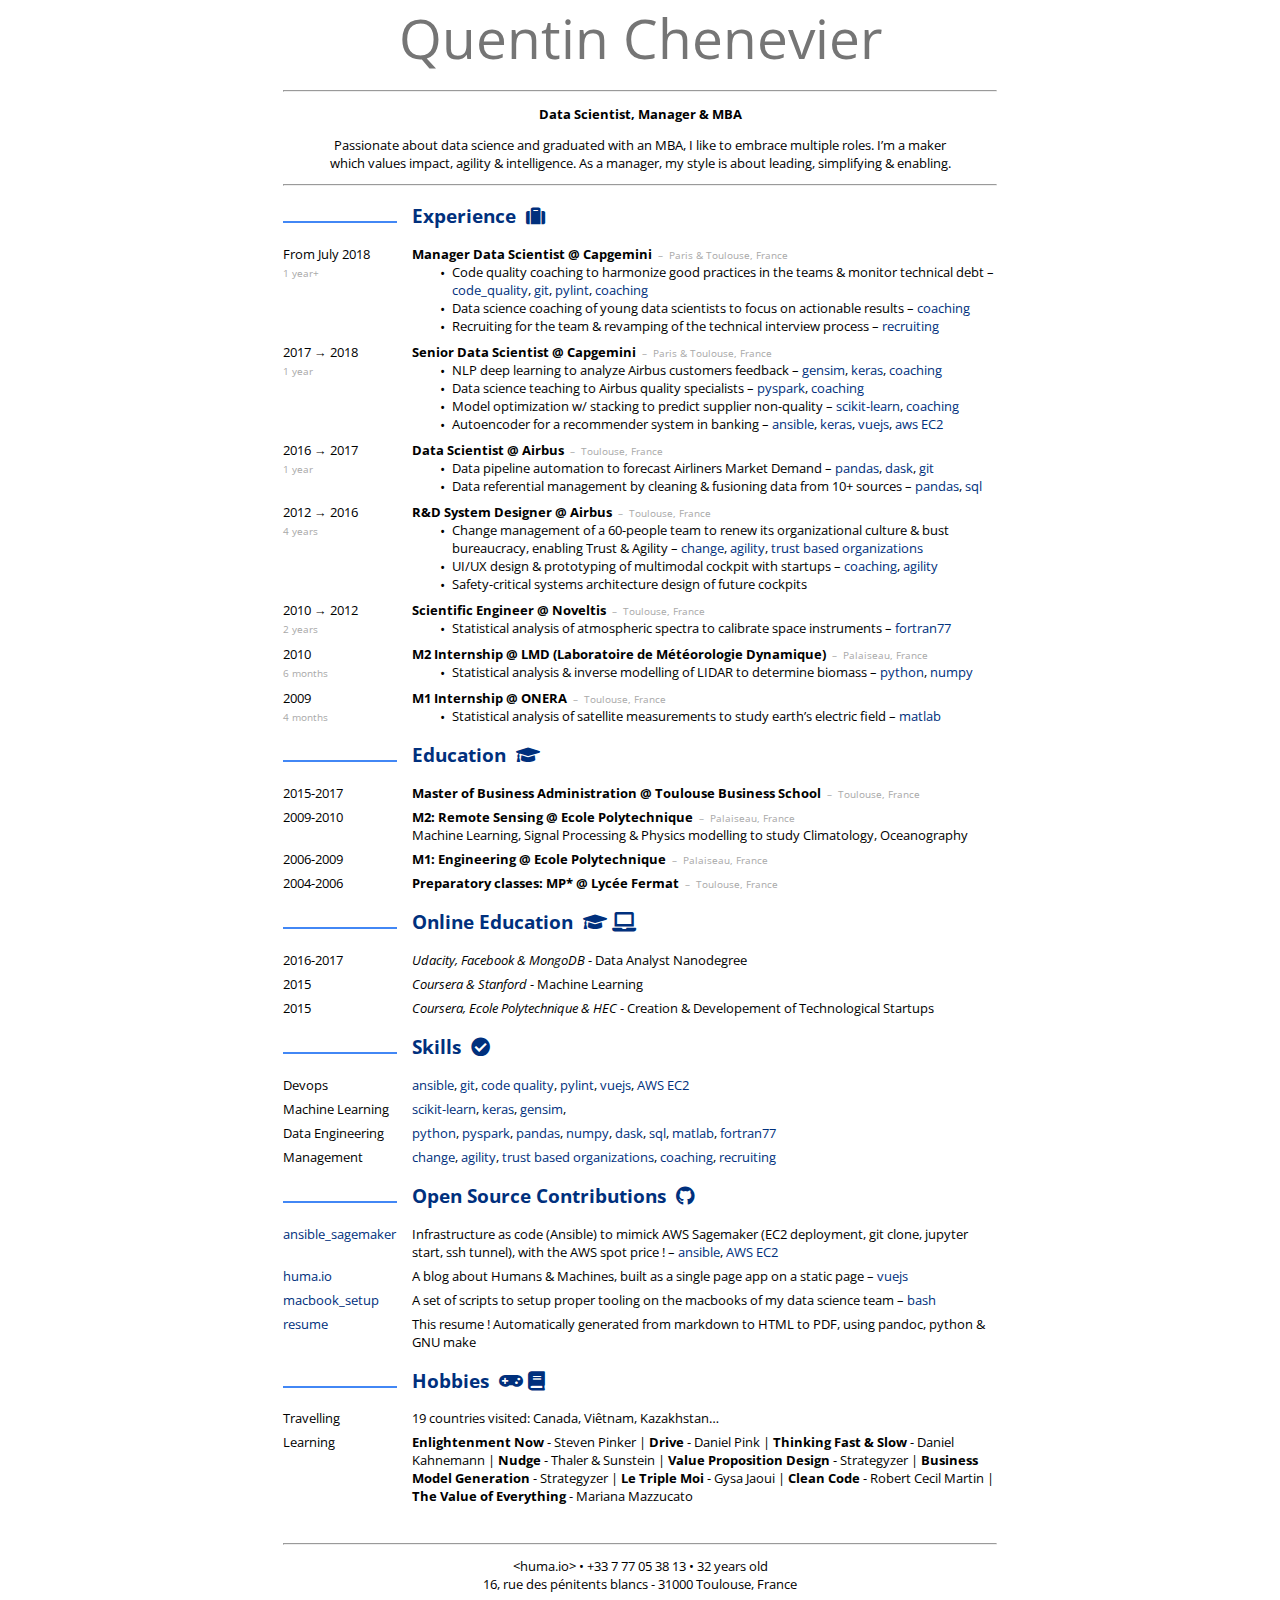
==== resume.html @ 40ea8acd "new resume" ====
<!DOCTYPE html>
<html xmlns="http://www.w3.org/1999/xhtml" lang="" xml:lang="">
<head>
  <meta charset="utf-8" />
  <meta name="generator" content="pandoc" />
  <meta name="viewport" content="width=device-width, initial-scale=1.0, user-scalable=yes" />
  <title>Quentin Chenevier</title>
  <style>
      code{white-space: pre-wrap;}
      span.smallcaps{font-variant: small-caps;}
      span.underline{text-decoration: underline;}
      div.column{display: inline-block; vertical-align: top; width: 50%;}
  </style>
  <link rel="stylesheet" href="style.css" />
  <link rel="stylesheet" href="https://cdnjs.cloudflare.com/ajax/libs/font-awesome/5.9.0/css/all.css" />
  <!--[if lt IE 9]>
    <script src="//cdnjs.cloudflare.com/ajax/libs/html5shiv/3.7.3/html5shiv-printshiv.min.js"></script>
  <![endif]-->
</head>
<body>
<header id="title-block-header">
<h1 class="title">Quentin Chenevier</h1>
</header>
<hr />
<blockquote>
<p><strong>Data Scientist, Manager &amp; MBA</strong></p>
</blockquote>
<!-- > Makers are today’s leaders ! Highly qualified engineer and project leader, I’m resourceful and enthusiast to tackle new challenges. I like to make, learn & share and to embrace multiple roles.
> Passionate about data science and graduated with an MBA from the Toulouse Business School since March 2018, I work my best to bring Intelligence to Humanity. -->
<blockquote>
<p>Passionate about data science and graduated with an MBA, I like to embrace multiple roles. I’m a maker which values impact, agility &amp; intelligence. As a manager, my style is about leading, simplifying &amp; enabling.</p>
</blockquote>
<hr />
<h2 id="experience">Experience  <i class="fa fa-suitcase"></i></h2>
<dl>
<dt>From July 2018 </br><discrete>1 year+</discrete></dt>
<dd><p><strong>Manager Data Scientist @ Capgemini</strong> <discrete> –  Paris &amp; Toulouse, France</discrete></p>
<ul>
<li>Code quality coaching to harmonize good practices in the teams &amp; monitor technical debt – <a href="#code_quality">code_quality</a>, <a href="#git">git</a>, <a href="#pylint">pylint</a>, <a href="#coaching">coaching</a></li>
<li>Data science coaching of young data scientists to focus on actionable results – <a href="#coaching">coaching</a></li>
<li>Recruiting for the team &amp; revamping of the technical interview process – <a href="#recruiting">recruiting</a></li>
</ul>
</dd>
<dt>2017 → 2018 </br><discrete>1 year</discrete></dt>
<dd><p><strong>Senior Data Scientist @ Capgemini</strong> <discrete> –  Paris &amp; Toulouse, France</discrete></p>
<ul>
<li>NLP deep learning to analyze Airbus customers feedback – <a href="#gensim">gensim</a>, <a href="#keras">keras</a>, <a href="#coaching">coaching</a></li>
<li>Data science teaching to Airbus quality specialists – <a href="#pyspark">pyspark</a>, <a href="#coaching">coaching</a></li>
<li>Model optimization w/ stacking to predict supplier non-quality – <a href="#scikit-learn">scikit-learn</a>, <a href="#coaching">coaching</a></li>
<li>Autoencoder for a recommender system in banking – <a href="#ansible">ansible</a>, <a href="#keras">keras</a>, <a href="#vuejs">vuejs</a>, <a href="#aws">aws EC2</a></li>
</ul>
</dd>
<dt>2016 → 2017 </br><discrete>1 year</discrete></dt>
<dd><p><strong>Data Scientist @ Airbus</strong> <discrete> –  Toulouse, France</discrete></p>
<ul>
<li>Data pipeline automation to forecast Airliners Market Demand – <a href="#pandas">pandas</a>, <a href="#dask">dask</a>, <a href="#git">git</a></li>
<li>Data referential management by cleaning &amp; fusioning data from 10+ sources – <a href="#pandas">pandas</a>, <a href="#sql">sql</a></li>
</ul>
</dd>
<dt>2012 → 2016 </br><discrete>4 years</discrete></dt>
<dd><p><strong>R&amp;D System Designer @ Airbus</strong> <discrete> –  Toulouse, France</discrete></p>
<ul>
<li>Change management of a 60-people team to renew its organizational culture &amp; bust bureaucracy, enabling Trust &amp; Agility – <a href="#change">change</a>, <a href="#agility">agility</a>, <a href="#trust_based_organizations">trust based organizations</a></li>
<li>UI/UX design &amp; prototyping of multimodal cockpit with startups – <a href="#coaching">coaching</a>, <a href="#agility">agility</a></li>
<li>Safety-critical systems architecture design of future cockpits</li>
</ul>
</dd>
<dt>2010 → 2012 </br><discrete>2 years</discrete></dt>
<dd><p><strong>Scientific Engineer @ Noveltis</strong> <discrete> –  Toulouse, France</discrete></p>
<ul>
<li>Statistical analysis of atmospheric spectra to calibrate space instruments – <a href="#fortran77">fortran77</a></li>
</ul>
</dd>
<dt>2010 </br><discrete>6 months</discrete></dt>
<dd><p><strong>M2 Internship @ LMD (Laboratoire de Météorologie Dynamique)</strong> <discrete> –  Palaiseau, France</discrete></p>
<ul>
<li>Statistical analysis &amp; inverse modelling of LIDAR to determine biomass – <a href="#python">python</a>, <a href="#numpy">numpy</a></li>
</ul>
</dd>
<dt>2009 </br><discrete>4 months</discrete></dt>
<dd><p><strong>M1 Internship @ ONERA</strong> <discrete> –  Toulouse, France</discrete></p>
<ul>
<li>Statistical analysis of satellite measurements to study earth’s electric field – <a href="#matlab">matlab</a></li>
</ul>
</dd>
</dl>
<h2 id="education">Education  <i class="fa fa-graduation-cap"></i></h2>
<dl>
<dt>2015-2017</dt>
<dd><strong>Master of Business Administration @ Toulouse Business School</strong> <discrete> –  Toulouse, France</discrete>
</dd>
<dt>2009-2010</dt>
<dd><p><strong>M2: Remote Sensing @ Ecole Polytechnique</strong> <discrete> –  Palaiseau, France</discrete></p>
<p>Machine Learning, Signal Processing &amp; Physics modelling to study Climatology, Oceanography</p>
</dd>
<dt>2006-2009</dt>
<dd><strong>M1: Engineering @ Ecole Polytechnique</strong> <discrete> –  Palaiseau, France</discrete>
</dd>
<dt>2004-2006</dt>
<dd><strong>Preparatory classes: MP* @ Lycée Fermat</strong> <discrete> –  Toulouse, France</discrete>
</dd>
</dl>
<h2 id="online-education">Online Education  <i class="fa fa-graduation-cap"></i> <i class="fa fa-laptop"></i></h2>
<dl>
<dt>2016-2017</dt>
<dd><em>Udacity, Facebook &amp; MongoDB</em> - Data Analyst Nanodegree
</dd>
<dt>2015</dt>
<dd><em>Coursera &amp; Stanford</em> - Machine Learning
</dd>
<dt>2015</dt>
<dd><em>Coursera, Ecole Polytechnique &amp; HEC</em> - Creation &amp; Developement of Technological Startups
</dd>
</dl>
<h2 id="skills">Skills  <i class="fa fa-check-circle"></i></h2>
<dl>
<dt>Devops</dt>
<dd><a name="ansible">ansible</a>, <a name="git">git</a>, <a name="code_quality">code quality</a>, <a name="pylint">pylint</a>, <a name="vuejs">vuejs</a>, <a name="aws">AWS EC2</a>
</dd>
<dt>Machine Learning</dt>
<dd><a name="scikit-learn">scikit-learn</a>, <a name="keras">keras</a>, <a name="gensim">gensim</a>,
</dd>
<dt>Data Engineering</dt>
<dd><a name="python">python</a>, <a name="pyspark">pyspark</a>, <a name="pandas">pandas</a>, <a name="numpy">numpy</a>, <a name="dask">dask</a>, <a name="sql">sql</a>, <a name="matlab">matlab</a>, <a name="fortran77">fortran77</a>
</dd>
<dt>Management</dt>
<dd><a name="change">change</a>, <a name="agility">agility</a>, <a name="trust_based_organizations">trust based organizations</a>, <a name="coaching">coaching</a>, <a name="recruiting">recruiting</a>  
</dd>
</dl>
<h2 id="open-source-contributions">Open Source Contributions  <i class="fab fa-github"></i></h2>
<dl>
<dt><a href="https://github.com/qchenevier/ansible_sagemaker">ansible_sagemaker</a></dt>
<dd>Infrastructure as code (Ansible) to mimick AWS Sagemaker (EC2 deployment, git clone, jupyter start, ssh tunnel), with the AWS spot price ! – <a href="#ansible">ansible</a>, <a href="#aws">AWS EC2</a>
</dd>
<dt><a href="https://huma.io">huma.io</a></dt>
<dd>A blog about Humans &amp; Machines, built as a single page app on a static page – <a href="#vuejs">vuejs</a>
</dd>
<dt><a href="https://github.com/qchenevier/macbook_setup">macbook_setup</a></dt>
<dd>A set of scripts to setup proper tooling on the macbooks of my data science team – <a href="#bash">bash</a>
</dd>
<dt><a href="https://github.com/qchenevier/resume">resume</a></dt>
<dd>This resume ! Automatically generated from markdown to HTML to PDF, using pandoc, python &amp; GNU make
</dd>
</dl>
<h2 id="hobbies">Hobbies  <i class="fa fa-gamepad"></i> <i class="fa fa-book"></i></h2>
<dl>
<dt>Travelling</dt>
<dd>19 countries visited: Canada, Viêtnam, Kazakhstan…
</dd>
<dt>Learning</dt>
<dd><strong>Enlightenment Now</strong> - Steven Pinker | <strong>Drive</strong> - Daniel Pink | <strong>Thinking Fast &amp; Slow</strong> - Daniel Kahnemann | <strong>Nudge</strong> - Thaler &amp; Sunstein | <strong>Value Proposition Design</strong> - Strategyzer | <strong>Business Model Generation</strong> - Strategyzer | <strong>Le Triple Moi</strong> - Gysa Jaoui | <strong>Clean Code</strong> - Robert Cecil Martin | <strong>The Value of Everything</strong> - Mariana Mazzucato
</dd>
</dl>
<p><br></p>
<hr />
<blockquote>
<p>&lt;huma.io&gt; • +33 7 77 05 38 13 • 32 years old<br />
16, rue des pénitents blancs - 31000 Toulouse, France</p>
</blockquote>
</body>
</html>
---- style.css ----
@import url('https://fonts.googleapis.com/css?family=Open+Sans:400,700');

@page {
    size: A4;
    margin-top: 1cm;
    margin-bottom: 0cm;
    margin-left: 0cm;
    margin-right: 0cm;
}

body {
    font-family: 'Open Sans', sans-serif;
    font-size: 80%;
    font-weight: 400;
    width: 714px;
    margin: auto;
    padding-left: 40px;
    padding-right: 40px;
    background: #FFFFFF;
}


/* Title of the resume */
h1 {
    font-size: 55px;
    color: #757575;
    text-align: center;
    margin-bottom: 15px;
    margin-top: 0px;
    font-weight: normal;
}

/* Titles of categories */
h2 {
    color: #00307d;
}

/* There is a bar just before each category */
h2:before {
    content: "";
    display: inline-block;
    margin-right: 2%;
    width: 16%;
    height: 2px;
    background-color: #4287f5;
}

/* Definitions */
dl {
    page-break-inside: avoid !important;
}

dt {
    float: left;
    clear: left;
    width: 17%;
    margin-top: 0px;
}

dd {
    margin-top: 0px;
    margin-bottom: 6px;
    margin-left: 18%;
}

p {
    margin-top: 0px;
    margin-bottom: 0px;
}

discrete, .discrete {
    color: darkgrey;
    font-size: 80%;
}

/* Blockquotes */
blockquote {
    border-left: 0px;
    text-align: center
}

/* Links */
a {
    text-decoration: none;
    color: #00307d;
}
a:hover, a:active {
    text-decoration: underline;
}

/* Horizontal separators */
hr {
    color: #A6A6A6;
}

ul {
    margin-bottom: 8px;
}

li {
    list-style-type: none;
    position: relative;    /* It is required for setting position to absolute in the next rule. */
}

li::before {
    content: '\2022';      /* Unicode for • character */
    position: absolute;
    left: -0.8em;          /* Adjust this value so that it appears where you want. */
    font-size: 1.1em;      /* Adjust this value so that it appears what size you want. */
}
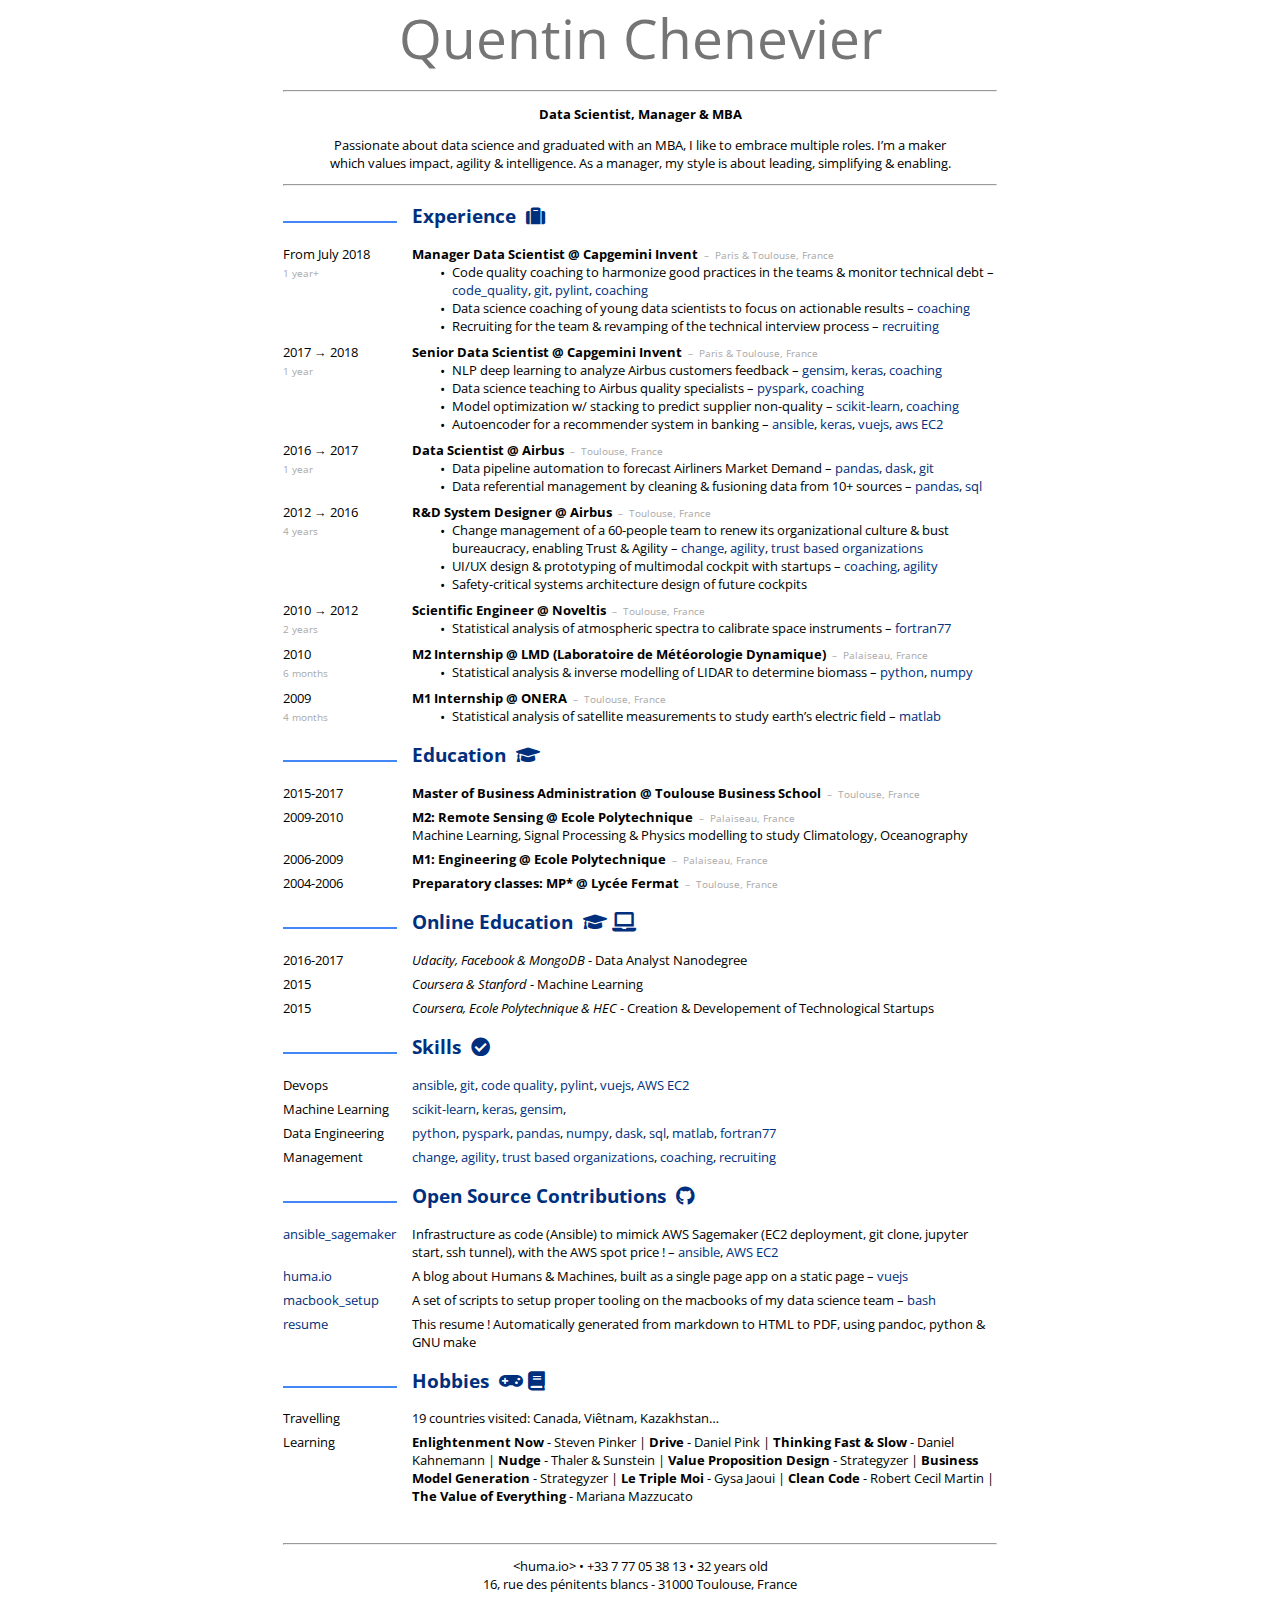
==== commit af7164b7: "Corrected company name" ====
--- a/resume.html
+++ b/resume.html
@@ -34,7 +34,7 @@
 <h2 id="experience">Experience  <i class="fa fa-suitcase"></i></h2>
 <dl>
 <dt>From July 2018 </br><discrete>1 year+</discrete></dt>
-<dd><p><strong>Manager Data Scientist @ Capgemini</strong> <discrete> –  Paris &amp; Toulouse, France</discrete></p>
+<dd><p><strong>Manager Data Scientist @ Capgemini Invent</strong> <discrete> –  Paris &amp; Toulouse, France</discrete></p>
 <ul>
 <li>Code quality coaching to harmonize good practices in the teams &amp; monitor technical debt – <a href="#code_quality">code_quality</a>, <a href="#git">git</a>, <a href="#pylint">pylint</a>, <a href="#coaching">coaching</a></li>
 <li>Data science coaching of young data scientists to focus on actionable results – <a href="#coaching">coaching</a></li>
@@ -42,7 +42,7 @@
 </ul>
 </dd>
 <dt>2017 → 2018 </br><discrete>1 year</discrete></dt>
-<dd><p><strong>Senior Data Scientist @ Capgemini</strong> <discrete> –  Paris &amp; Toulouse, France</discrete></p>
+<dd><p><strong>Senior Data Scientist @ Capgemini Invent</strong> <discrete> –  Paris &amp; Toulouse, France</discrete></p>
 <ul>
 <li>NLP deep learning to analyze Airbus customers feedback – <a href="#gensim">gensim</a>, <a href="#keras">keras</a>, <a href="#coaching">coaching</a></li>
 <li>Data science teaching to Airbus quality specialists – <a href="#pyspark">pyspark</a>, <a href="#coaching">coaching</a></li>
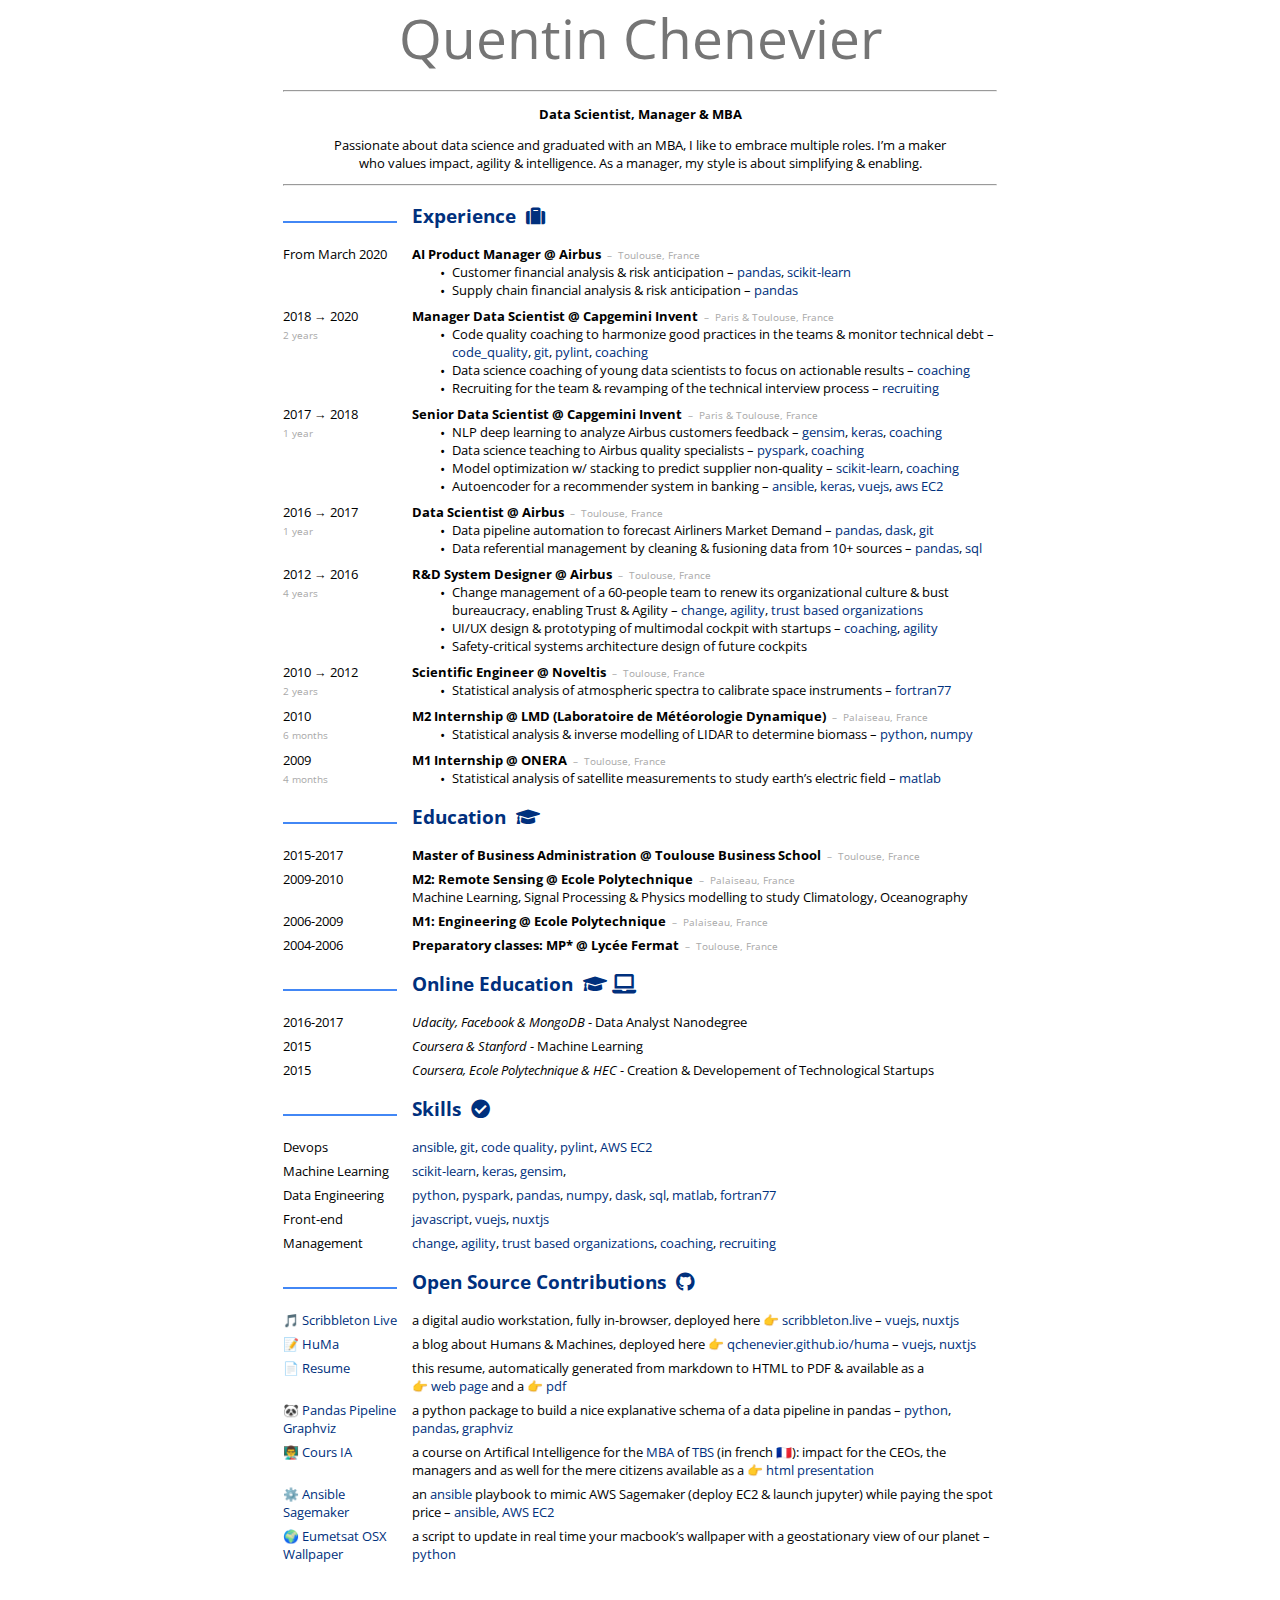
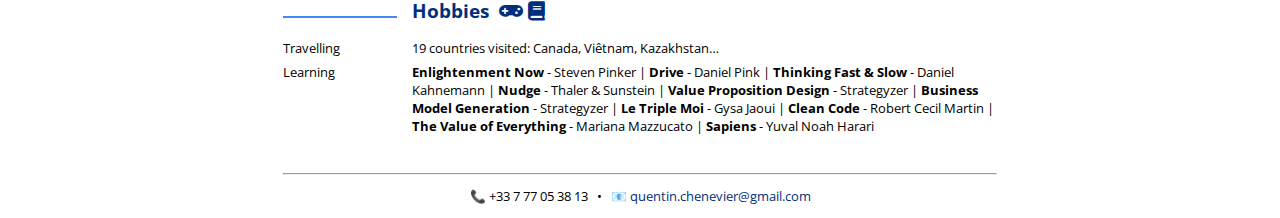
==== commit 10769442: "end of 2021 update" ====
--- a/resume.html
+++ b/resume.html
@@ -6,10 +6,13 @@
   <meta name="viewport" content="width=device-width, initial-scale=1.0, user-scalable=yes" />
   <title>Quentin Chenevier</title>
   <style>
-      code{white-space: pre-wrap;}
-      span.smallcaps{font-variant: small-caps;}
-      span.underline{text-decoration: underline;}
-      div.column{display: inline-block; vertical-align: top; width: 50%;}
+    code{white-space: pre-wrap;}
+    span.smallcaps{font-variant: small-caps;}
+    span.underline{text-decoration: underline;}
+    div.column{display: inline-block; vertical-align: top; width: 50%;}
+    div.hanging-indent{margin-left: 1.5em; text-indent: -1.5em;}
+    ul.task-list{list-style: none;}
+    .display.math{display: block; text-align: center; margin: 0.5rem auto;}
   </style>
   <link rel="stylesheet" href="style.css" />
   <link rel="stylesheet" href="https://cdnjs.cloudflare.com/ajax/libs/font-awesome/5.9.0/css/all.css" />
@@ -25,15 +28,20 @@
 <blockquote>
 <p><strong>Data Scientist, Manager &amp; MBA</strong></p>
 </blockquote>
-<!-- > Makers are today’s leaders ! Highly qualified engineer and project leader, I’m resourceful and enthusiast to tackle new challenges. I like to make, learn & share and to embrace multiple roles.
-> Passionate about data science and graduated with an MBA from the Toulouse Business School since March 2018, I work my best to bring Intelligence to Humanity. -->
 <blockquote>
-<p>Passionate about data science and graduated with an MBA, I like to embrace multiple roles. I’m a maker which values impact, agility &amp; intelligence. As a manager, my style is about leading, simplifying &amp; enabling.</p>
+<p>Passionate about data science and graduated with an MBA, I like to embrace multiple roles. I’m a maker who values impact, agility &amp; intelligence. As a manager, my style is about simplifying &amp; enabling.</p>
 </blockquote>
 <hr />
 <h2 id="experience">Experience  <i class="fa fa-suitcase"></i></h2>
 <dl>
-<dt>From July 2018 </br><discrete>1 year+</discrete></dt>
+<dt>From March 2020</dt>
+<dd><p><strong>AI Product Manager @ Airbus</strong> <discrete> –  Toulouse, France</discrete></p>
+<ul>
+<li>Customer financial analysis &amp; risk anticipation – <a href="#python">pandas</a>, <a href="#scikit-learn">scikit-learn</a></li>
+<li>Supply chain financial analysis &amp; risk anticipation – <a href="#python">pandas</a></li>
+</ul>
+</dd>
+<dt>2018 → 2020 </br><discrete>2 years</discrete></dt>
 <dd><p><strong>Manager Data Scientist @ Capgemini Invent</strong> <discrete> –  Paris &amp; Toulouse, France</discrete></p>
 <ul>
 <li>Code quality coaching to harmonize good practices in the teams &amp; monitor technical debt – <a href="#code_quality">code_quality</a>, <a href="#git">git</a>, <a href="#pylint">pylint</a>, <a href="#coaching">coaching</a></li>
@@ -115,7 +123,7 @@
 <h2 id="skills">Skills  <i class="fa fa-check-circle"></i></h2>
 <dl>
 <dt>Devops</dt>
-<dd><a name="ansible">ansible</a>, <a name="git">git</a>, <a name="code_quality">code quality</a>, <a name="pylint">pylint</a>, <a name="vuejs">vuejs</a>, <a name="aws">AWS EC2</a>
+<dd><a name="ansible">ansible</a>, <a name="git">git</a>, <a name="code_quality">code quality</a>, <a name="pylint">pylint</a>, <a name="aws">AWS EC2</a>
 </dd>
 <dt>Machine Learning</dt>
 <dd><a name="scikit-learn">scikit-learn</a>, <a name="keras">keras</a>, <a name="gensim">gensim</a>,
@@ -123,23 +131,35 @@
 <dt>Data Engineering</dt>
 <dd><a name="python">python</a>, <a name="pyspark">pyspark</a>, <a name="pandas">pandas</a>, <a name="numpy">numpy</a>, <a name="dask">dask</a>, <a name="sql">sql</a>, <a name="matlab">matlab</a>, <a name="fortran77">fortran77</a>
 </dd>
+<dt>Front-end</dt>
+<dd><a name="javascript">javascript</a>, <a name="vuejs">vuejs</a>, <a name="nuxtjs">nuxtjs</a>
+</dd>
 <dt>Management</dt>
 <dd><a name="change">change</a>, <a name="agility">agility</a>, <a name="trust_based_organizations">trust based organizations</a>, <a name="coaching">coaching</a>, <a name="recruiting">recruiting</a>  
 </dd>
 </dl>
 <h2 id="open-source-contributions">Open Source Contributions  <i class="fab fa-github"></i></h2>
 <dl>
-<dt><a href="https://github.com/qchenevier/ansible_sagemaker">ansible_sagemaker</a></dt>
-<dd>Infrastructure as code (Ansible) to mimick AWS Sagemaker (EC2 deployment, git clone, jupyter start, ssh tunnel), with the AWS spot price ! – <a href="#ansible">ansible</a>, <a href="#aws">AWS EC2</a>
+<dt><a href="https://github.com/qchenevier/scribbleton-live">🎵 Scribbleton Live</a></dt>
+<dd>a digital audio workstation, fully in-browser, deployed here <a href="https://scribbleton.live/">👉 scribbleton.live</a> – <a href="#vuejs">vuejs</a>, <a href="#nuxtjs">nuxtjs</a>
 </dd>
-<dt><a href="https://huma.io">huma.io</a></dt>
-<dd>A blog about Humans &amp; Machines, built as a single page app on a static page – <a href="#vuejs">vuejs</a>
+<dt><a href="https://github.com/qchenevier/huma">📝 HuMa</a></dt>
+<dd>a blog about Humans &amp; Machines, deployed here <a href="https://qchenevier.github.io/huma/">👉 qchenevier.github.io/huma</a> – <a href="#vuejs">vuejs</a>, <a href="#nuxtjs">nuxtjs</a>
 </dd>
-<dt><a href="https://github.com/qchenevier/macbook_setup">macbook_setup</a></dt>
-<dd>A set of scripts to setup proper tooling on the macbooks of my data science team – <a href="#bash">bash</a>
+<dt><a href="https://github.com/qchenevier/resume">📄 Resume</a></dt>
+<dd>this resume, automatically generated from markdown to HTML to PDF &amp; available as a <a href="https://raw.githack.com/qchenevier/resume/master/resume.html">👉 web page</a> and a <a href="https://raw.githubusercontent.com/qchenevier/resume/master/resume.pdf">👉 pdf</a>
 </dd>
-<dt><a href="https://github.com/qchenevier/resume">resume</a></dt>
-<dd>This resume ! Automatically generated from markdown to HTML to PDF, using pandoc, python &amp; GNU make
+<dt><a href="https://github.com/qchenevier/pandas-pipeline-graphviz">🐼 Pandas Pipeline Graphviz</a></dt>
+<dd>a python package to build a nice explanative schema of a data pipeline in pandas – <a href="#python">python</a>, <a href="#pandas">pandas</a>, <a href="#graphviz">graphviz</a>
+</dd>
+<dt><a href="https://github.com/qchenevier/cours-IA">👨‍🏫 Cours IA</a></dt>
+<dd>a course on Artifical Intelligence for the <a href="https://www.tbs-education.fr/formation/global-executive-mba/">MBA</a> of <a href="https://www.tbs-education.fr/">TBS</a> (in french 🇫🇷): impact for the CEOs, the managers and as well for the mere citizens available as a <a href="https://qchenevier.github.io/cours-IA/cours_12h_presentiel.html">👉 html presentation</a>
+</dd>
+<dt><a href="https://github.com/qchenevier/ansible_sagemaker">⚙️ Ansible Sagemaker</a></dt>
+<dd>an <a href="https://github.com/ansible/ansible">ansible</a> playbook to mimic AWS Sagemaker (deploy EC2 &amp; launch jupyter) while paying the spot price – <a href="#ansible">ansible</a>, <a href="#aws">AWS EC2</a>
+</dd>
+<dt><a href="https://github.com/qchenevier/eumetsat-osx-wallpaper">🌍 Eumetsat OSX Wallpaper</a></dt>
+<dd>a script to update in real time your macbook’s wallpaper with a geostationary view of our planet – <a href="#python">python</a> </br> 
 </dd>
 </dl>
 <h2 id="hobbies">Hobbies  <i class="fa fa-gamepad"></i> <i class="fa fa-book"></i></h2>
@@ -148,14 +168,14 @@
 <dd>19 countries visited: Canada, Viêtnam, Kazakhstan…
 </dd>
 <dt>Learning</dt>
-<dd><strong>Enlightenment Now</strong> - Steven Pinker | <strong>Drive</strong> - Daniel Pink | <strong>Thinking Fast &amp; Slow</strong> - Daniel Kahnemann | <strong>Nudge</strong> - Thaler &amp; Sunstein | <strong>Value Proposition Design</strong> - Strategyzer | <strong>Business Model Generation</strong> - Strategyzer | <strong>Le Triple Moi</strong> - Gysa Jaoui | <strong>Clean Code</strong> - Robert Cecil Martin | <strong>The Value of Everything</strong> - Mariana Mazzucato
+<dd><strong>Enlightenment Now</strong> - Steven Pinker | <strong>Drive</strong> - Daniel Pink | <strong>Thinking Fast &amp; Slow</strong> - Daniel Kahnemann | <strong>Nudge</strong> - Thaler &amp; Sunstein | <strong>Value Proposition Design</strong> - Strategyzer | <strong>Business Model Generation</strong> - Strategyzer | <strong>Le Triple Moi</strong> - Gysa Jaoui | <strong>Clean Code</strong> - Robert Cecil Martin | <strong>The Value of Everything</strong> - Mariana Mazzucato | <strong>Sapiens</strong> - Yuval Noah Harari
 </dd>
 </dl>
 <p><br></p>
 <hr />
 <blockquote>
-<p>&lt;huma.io&gt; • +33 7 77 05 38 13 • 32 years old<br />
-16, rue des pénitents blancs - 31000 Toulouse, France</p>
+<p>📞 +33 7 77 05 38 13   •   📧 <a href="mailto:quentin.chenevier@gmail.com">quentin.chenevier@gmail.com</a><br />
+</p>
 </blockquote>
 </body>
 </html>
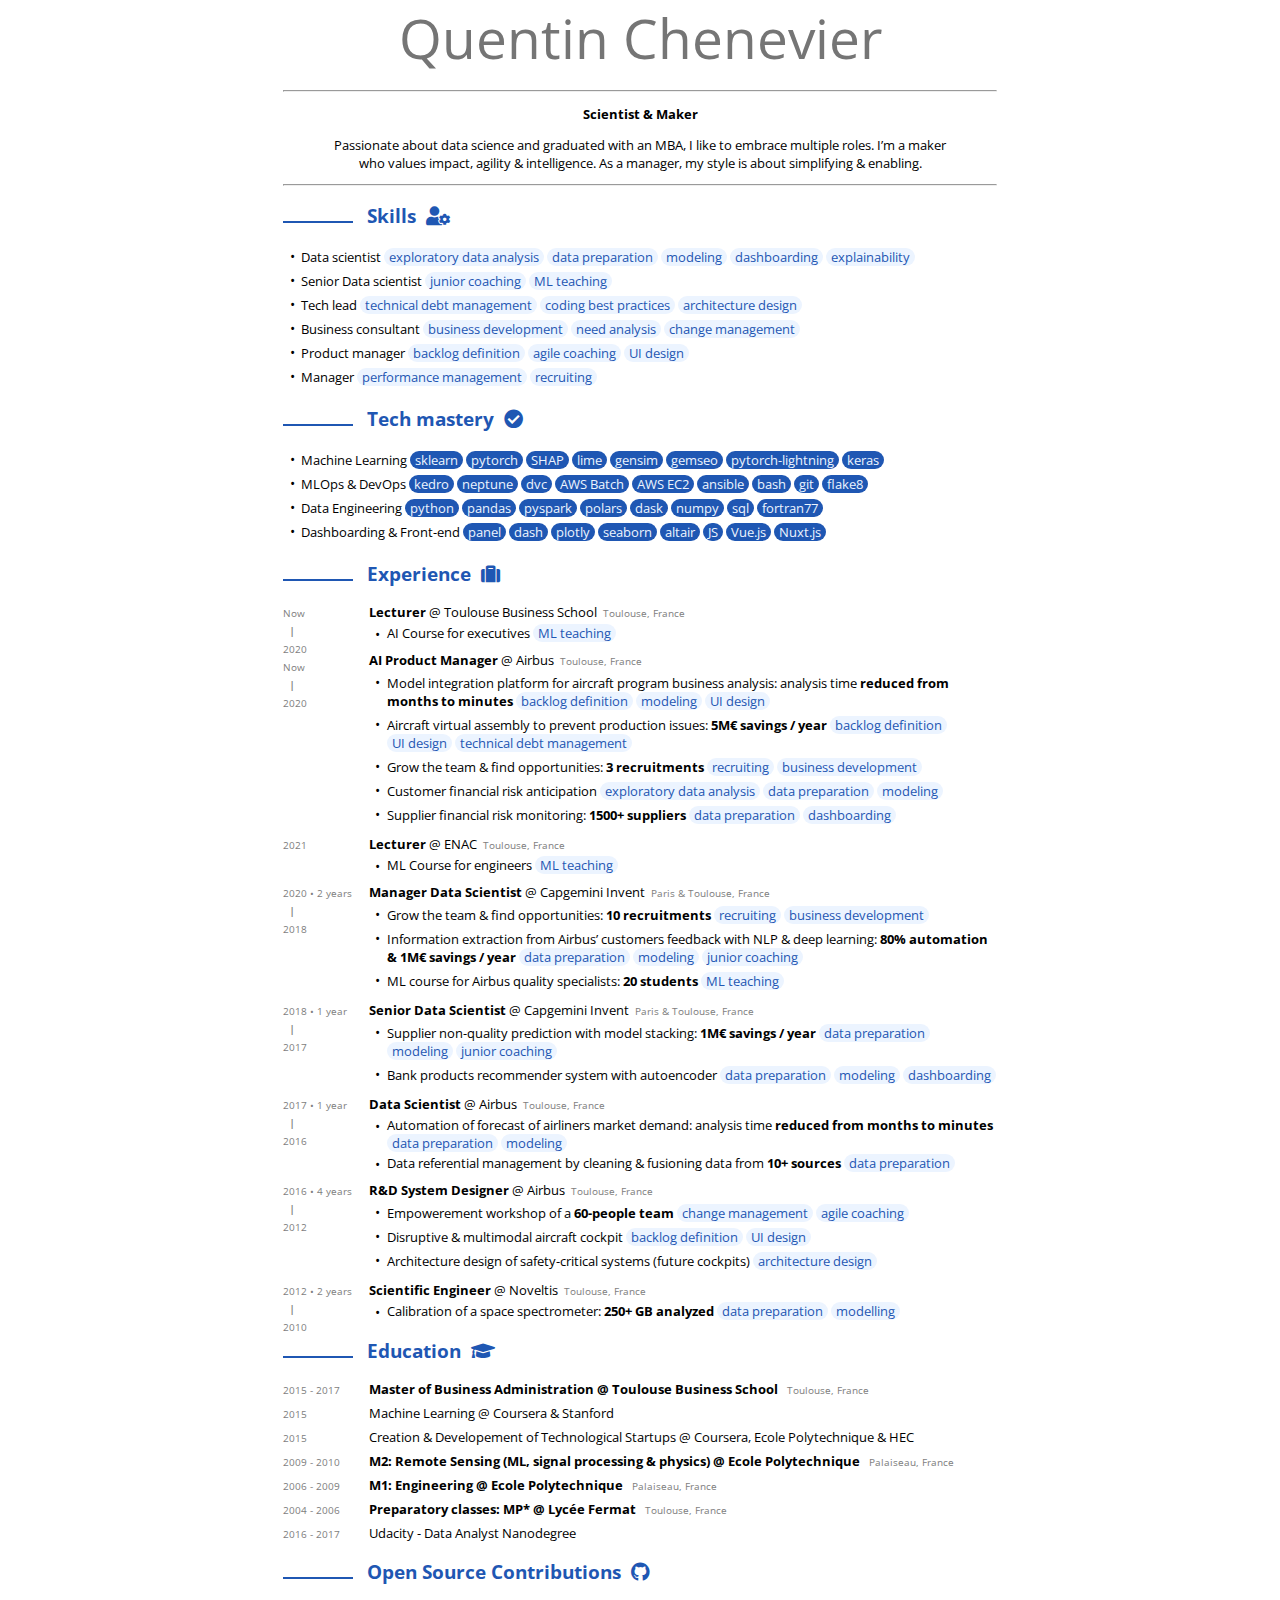
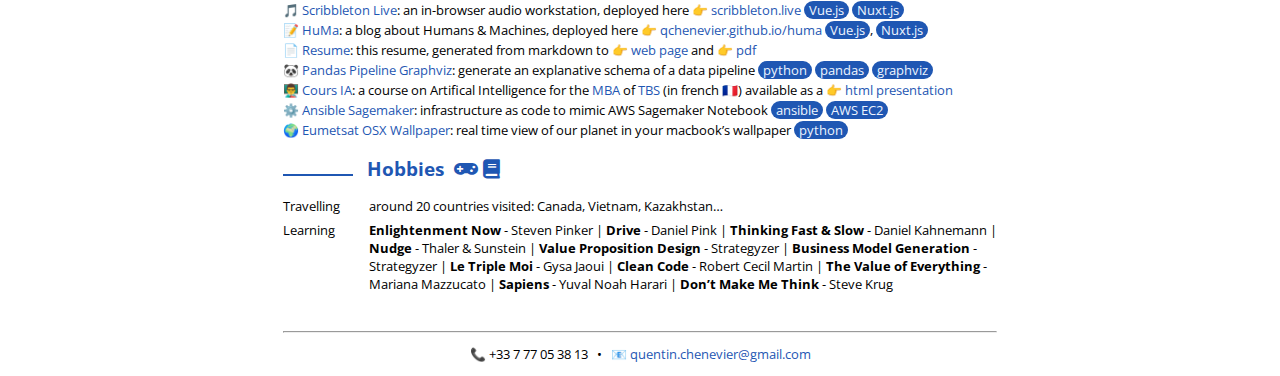
==== commit c92b38fe: "update 2022" ====
--- a/resume.html
+++ b/resume.html
@@ -26,149 +26,128 @@
 </header>
 <hr />
 <blockquote>
-<p><strong>Data Scientist, Manager &amp; MBA</strong></p>
+<p><strong>Scientist &amp; Maker</strong></p>
 </blockquote>
 <blockquote>
 <p>Passionate about data science and graduated with an MBA, I like to embrace multiple roles. I’m a maker who values impact, agility &amp; intelligence. As a manager, my style is about simplifying &amp; enabling.</p>
 </blockquote>
 <hr />
+<h2 id="skills">Skills  <i class="fas fa-user-cog"></i></h2>
+<ul>
+<li><p>Data scientist <sk>exploratory data analysis</sk> <sk>data preparation</sk> <sk>modeling</sk> <sk>dashboarding</sk> <sk>explainability</sk></p></li>
+<li><p>Senior Data scientist <sk>junior coaching</sk> <sk>ML teaching</sk></p></li>
+<li><p>Tech lead <sk>technical debt management</sk> <sk>coding best practices</sk> <sk>architecture design</sk></p></li>
+<li><p>Business consultant <sk>business development</sk> <sk>need analysis</sk> <sk>change management</sk></p></li>
+<li><p>Product manager <sk>backlog definition</sk> <sk>agile coaching</sk> <sk>UI design</sk></p></li>
+<li><p>Manager <sk>performance management</sk> <sk>recruiting</sk></p></li>
+</ul>
+<h2 id="tech-mastery">Tech mastery  <i class="fa fa-check-circle"></i></h2>
+<ul>
+<li><p>Machine Learning <tk>sklearn</tk> <tk>pytorch</tk> <tk>SHAP</tk> <tk>lime</tk> <tk>gensim</tk> <tk>gemseo</tk> <tk>pytorch-lightning</tk> <tk>keras</tk></p></li>
+<li><p>MLOps &amp; DevOps <tk>kedro</tk> <tk>neptune</tk> <tk>dvc</tk> <tk>AWS Batch</tk> <tk>AWS EC2</tk> <tk>ansible</tk> <tk>bash</tk> <tk>git</tk> <tk>flake8</tk></p></li>
+<li><p>Data Engineering <tk>python</tk> <tk>pandas</tk> <tk>pyspark</tk> <tk>polars</tk> <tk>dask</tk> <tk>numpy</tk> <tk>sql</tk> <tk>fortran77</tk></p></li>
+<li><p>Dashboarding &amp; Front-end <tk>panel</tk> <tk>dash</tk> <tk>plotly</tk> <tk>seaborn</tk> <tk>altair</tk> <tk>JS</tk> <tk>Vue.js</tk> <tk>Nuxt.js</tk></p></li>
+</ul>
 <h2 id="experience">Experience  <i class="fa fa-suitcase"></i></h2>
 <dl>
-<dt>From March 2020</dt>
-<dd><p><strong>AI Product Manager @ Airbus</strong> <discrete> –  Toulouse, France</discrete></p>
+<dt><date>Now</br>⎹</br>2020</date></dt>
+<dd><p><strong>Lecturer</strong> @ Toulouse Business School<lite>Toulouse, France</lite></p>
 <ul>
-<li>Customer financial analysis &amp; risk anticipation – <a href="#python">pandas</a>, <a href="#scikit-learn">scikit-learn</a></li>
-<li>Supply chain financial analysis &amp; risk anticipation – <a href="#python">pandas</a></li>
+<li>AI Course for executives <sk>ML teaching</sk></li>
 </ul>
 </dd>
-<dt>2018 → 2020 </br><discrete>2 years</discrete></dt>
-<dd><p><strong>Manager Data Scientist @ Capgemini Invent</strong> <discrete> –  Paris &amp; Toulouse, France</discrete></p>
+<dt><date>Now</br>⎹</br>2020</date></dt>
+<dd><p><strong>AI Product Manager</strong> @ Airbus<lite>Toulouse, France</lite></p>
 <ul>
-<li>Code quality coaching to harmonize good practices in the teams &amp; monitor technical debt – <a href="#code_quality">code_quality</a>, <a href="#git">git</a>, <a href="#pylint">pylint</a>, <a href="#coaching">coaching</a></li>
-<li>Data science coaching of young data scientists to focus on actionable results – <a href="#coaching">coaching</a></li>
-<li>Recruiting for the team &amp; revamping of the technical interview process – <a href="#recruiting">recruiting</a></li>
+<li><p>Model integration platform for aircraft program business analysis: analysis time <strong>reduced from months to minutes</strong> <sk>backlog definition</sk> <sk>modeling</sk> <sk>UI design</sk></p></li>
+<li><p>Aircraft virtual assembly to prevent production issues: <strong>5M€ savings / year</strong> <sk>backlog definition</sk> <sk>UI design</sk> <sk>technical debt management</sk></p></li>
+<li><p>Grow the team &amp; find opportunities: <strong>3 recruitments</strong> <sk>recruiting</sk> <sk>business development</sk></p></li>
+<li><p>Customer financial risk anticipation <sk>exploratory data analysis</sk> <sk>data preparation</sk> <sk>modeling</sk></p></li>
+<li><p>Supplier financial risk monitoring: <strong>1500+ suppliers</strong> <sk>data preparation</sk> <sk>dashboarding</sk></p></li>
 </ul>
 </dd>
-<dt>2017 → 2018 </br><discrete>1 year</discrete></dt>
-<dd><p><strong>Senior Data Scientist @ Capgemini Invent</strong> <discrete> –  Paris &amp; Toulouse, France</discrete></p>
+<dt><date>2021</date></dt>
+<dd><p><strong>Lecturer</strong> @ ENAC<lite>Toulouse, France</lite></p>
 <ul>
-<li>NLP deep learning to analyze Airbus customers feedback – <a href="#gensim">gensim</a>, <a href="#keras">keras</a>, <a href="#coaching">coaching</a></li>
-<li>Data science teaching to Airbus quality specialists – <a href="#pyspark">pyspark</a>, <a href="#coaching">coaching</a></li>
-<li>Model optimization w/ stacking to predict supplier non-quality – <a href="#scikit-learn">scikit-learn</a>, <a href="#coaching">coaching</a></li>
-<li>Autoencoder for a recommender system in banking – <a href="#ansible">ansible</a>, <a href="#keras">keras</a>, <a href="#vuejs">vuejs</a>, <a href="#aws">aws EC2</a></li>
+<li>ML Course for engineers <sk>ML teaching</sk></li>
 </ul>
 </dd>
-<dt>2016 → 2017 </br><discrete>1 year</discrete></dt>
-<dd><p><strong>Data Scientist @ Airbus</strong> <discrete> –  Toulouse, France</discrete></p>
+<dt><date>2020 • 2 years</br>⎹</br>2018</date></dt>
+<dd><p><strong>Manager Data Scientist</strong> @ Capgemini Invent<lite>Paris &amp; Toulouse, France</lite></p>
 <ul>
-<li>Data pipeline automation to forecast Airliners Market Demand – <a href="#pandas">pandas</a>, <a href="#dask">dask</a>, <a href="#git">git</a></li>
-<li>Data referential management by cleaning &amp; fusioning data from 10+ sources – <a href="#pandas">pandas</a>, <a href="#sql">sql</a></li>
+<li><p>Grow the team &amp; find opportunities: <strong>10 recruitments</strong> <sk>recruiting</sk> <sk>business development</sk></p></li>
+<li><p>Information extraction from Airbus’ customers feedback with NLP &amp; deep learning: <strong>80% automation &amp; 1M€ savings / year</strong> <sk>data preparation</sk> <sk>modeling</sk> <sk>junior coaching</sk></p></li>
+<li><p>ML course for Airbus quality specialists: <strong>20 students</strong> <sk>ML teaching</sk></p></li>
 </ul>
 </dd>
-<dt>2012 → 2016 </br><discrete>4 years</discrete></dt>
-<dd><p><strong>R&amp;D System Designer @ Airbus</strong> <discrete> –  Toulouse, France</discrete></p>
+<dt><date>2018 • 1 year</br>⎹</br>2017</date></dt>
+<dd><p><strong>Senior Data Scientist</strong> @ Capgemini Invent<lite>Paris &amp; Toulouse, France</lite></p>
 <ul>
-<li>Change management of a 60-people team to renew its organizational culture &amp; bust bureaucracy, enabling Trust &amp; Agility – <a href="#change">change</a>, <a href="#agility">agility</a>, <a href="#trust_based_organizations">trust based organizations</a></li>
-<li>UI/UX design &amp; prototyping of multimodal cockpit with startups – <a href="#coaching">coaching</a>, <a href="#agility">agility</a></li>
-<li>Safety-critical systems architecture design of future cockpits</li>
+<li><p>Supplier non-quality prediction with model stacking: <strong>1M€ savings / year</strong> <sk>data preparation</sk> <sk>modeling</sk> <sk>junior coaching</sk></p></li>
+<li><p>Bank products recommender system with autoencoder <sk>data preparation</sk> <sk>modeling</sk> <sk>dashboarding</sk></p></li>
 </ul>
 </dd>
-<dt>2010 → 2012 </br><discrete>2 years</discrete></dt>
-<dd><p><strong>Scientific Engineer @ Noveltis</strong> <discrete> –  Toulouse, France</discrete></p>
+<dt><date>2017 • 1 year</br>⎹</br>2016</date></dt>
+<dd><p><strong>Data Scientist</strong> @ Airbus<lite>Toulouse, France</lite></p>
 <ul>
-<li>Statistical analysis of atmospheric spectra to calibrate space instruments – <a href="#fortran77">fortran77</a></li>
+<li>Automation of forecast of airliners market demand: analysis time <strong>reduced from months to minutes</strong> <sk>data preparation</sk> <sk>modeling</sk></li>
+<li>Data referential management by cleaning &amp; fusioning data from <strong>10+ sources</strong> <sk>data preparation</sk></li>
 </ul>
 </dd>
-<dt>2010 </br><discrete>6 months</discrete></dt>
-<dd><p><strong>M2 Internship @ LMD (Laboratoire de Météorologie Dynamique)</strong> <discrete> –  Palaiseau, France</discrete></p>
+<dt><date>2016 • 4 years</br>⎹</br>2012</date></dt>
+<dd><p><strong>R&amp;D System Designer</strong> @ Airbus<lite>Toulouse, France</lite></p>
 <ul>
-<li>Statistical analysis &amp; inverse modelling of LIDAR to determine biomass – <a href="#python">python</a>, <a href="#numpy">numpy</a></li>
+<li><p>Empowerement workshop of a <strong>60-people team</strong> <sk>change management</sk> <sk>agile coaching</sk></p></li>
+<li><p>Disruptive &amp; multimodal aircraft cockpit <sk>backlog definition</sk> <sk>UI design</sk></p></li>
+<li><p>Architecture design of safety-critical systems (future cockpits) <sk>architecture design</sk></p></li>
 </ul>
 </dd>
-<dt>2009 </br><discrete>4 months</discrete></dt>
-<dd><p><strong>M1 Internship @ ONERA</strong> <discrete> –  Toulouse, France</discrete></p>
+<dt><date>2012 • 2 years</br>⎹</br>2010</date></dt>
+<dd><p><strong>Scientific Engineer</strong> @ Noveltis<lite>Toulouse, France</lite></p>
 <ul>
-<li>Statistical analysis of satellite measurements to study earth’s electric field – <a href="#matlab">matlab</a></li>
+<li>Calibration of a space spectrometer: <strong>250+ GB analyzed</strong> <sk>data preparation</sk> <sk>modelling</sk></li>
 </ul>
 </dd>
 </dl>
 <h2 id="education">Education  <i class="fa fa-graduation-cap"></i></h2>
 <dl>
-<dt>2015-2017</dt>
-<dd><strong>Master of Business Administration @ Toulouse Business School</strong> <discrete> –  Toulouse, France</discrete>
+<dt><date>2015 - 2017</date></dt>
+<dd><strong>Master of Business Administration @ Toulouse Business School</strong> <lite>Toulouse, France</lite>
 </dd>
-<dt>2009-2010</dt>
-<dd><p><strong>M2: Remote Sensing @ Ecole Polytechnique</strong> <discrete> –  Palaiseau, France</discrete></p>
-<p>Machine Learning, Signal Processing &amp; Physics modelling to study Climatology, Oceanography</p>
+<dt><date>2015</date></dt>
+<dd>Machine Learning @ Coursera &amp; Stanford
 </dd>
-<dt>2006-2009</dt>
-<dd><strong>M1: Engineering @ Ecole Polytechnique</strong> <discrete> –  Palaiseau, France</discrete>
+<dt><date>2015</date></dt>
+<dd>Creation &amp; Developement of Technological Startups @ Coursera, Ecole Polytechnique &amp; HEC
 </dd>
-<dt>2004-2006</dt>
-<dd><strong>Preparatory classes: MP* @ Lycée Fermat</strong> <discrete> –  Toulouse, France</discrete>
+<dt><date>2009 - 2010</date></dt>
+<dd><strong>M2: Remote Sensing (ML, signal processing &amp; physics) @ Ecole Polytechnique</strong> <lite>Palaiseau, France</lite>
 </dd>
-</dl>
-<h2 id="online-education">Online Education  <i class="fa fa-graduation-cap"></i> <i class="fa fa-laptop"></i></h2>
-<dl>
-<dt>2016-2017</dt>
-<dd><em>Udacity, Facebook &amp; MongoDB</em> - Data Analyst Nanodegree
+<dt><date>2006 - 2009</date></dt>
+<dd><strong>M1: Engineering @ Ecole Polytechnique</strong> <lite>Palaiseau, France</lite>
 </dd>
-<dt>2015</dt>
-<dd><em>Coursera &amp; Stanford</em> - Machine Learning
+<dt><date>2004 - 2006</date></dt>
+<dd><strong>Preparatory classes: MP* @ Lycée Fermat</strong> <lite>Toulouse, France</lite>
 </dd>
-<dt>2015</dt>
-<dd><em>Coursera, Ecole Polytechnique &amp; HEC</em> - Creation &amp; Developement of Technological Startups
-</dd>
-</dl>
-<h2 id="skills">Skills  <i class="fa fa-check-circle"></i></h2>
-<dl>
-<dt>Devops</dt>
-<dd><a name="ansible">ansible</a>, <a name="git">git</a>, <a name="code_quality">code quality</a>, <a name="pylint">pylint</a>, <a name="aws">AWS EC2</a>
-</dd>
-<dt>Machine Learning</dt>
-<dd><a name="scikit-learn">scikit-learn</a>, <a name="keras">keras</a>, <a name="gensim">gensim</a>,
-</dd>
-<dt>Data Engineering</dt>
-<dd><a name="python">python</a>, <a name="pyspark">pyspark</a>, <a name="pandas">pandas</a>, <a name="numpy">numpy</a>, <a name="dask">dask</a>, <a name="sql">sql</a>, <a name="matlab">matlab</a>, <a name="fortran77">fortran77</a>
-</dd>
-<dt>Front-end</dt>
-<dd><a name="javascript">javascript</a>, <a name="vuejs">vuejs</a>, <a name="nuxtjs">nuxtjs</a>
-</dd>
-<dt>Management</dt>
-<dd><a name="change">change</a>, <a name="agility">agility</a>, <a name="trust_based_organizations">trust based organizations</a>, <a name="coaching">coaching</a>, <a name="recruiting">recruiting</a>  
+<dt><date>2016 - 2017</date></dt>
+<dd>Udacity - Data Analyst Nanodegree
 </dd>
 </dl>
 <h2 id="open-source-contributions">Open Source Contributions  <i class="fab fa-github"></i></h2>
-<dl>
-<dt><a href="https://github.com/qchenevier/scribbleton-live">🎵 Scribbleton Live</a></dt>
-<dd>a digital audio workstation, fully in-browser, deployed here <a href="https://scribbleton.live/">👉 scribbleton.live</a> – <a href="#vuejs">vuejs</a>, <a href="#nuxtjs">nuxtjs</a>
-</dd>
-<dt><a href="https://github.com/qchenevier/huma">📝 HuMa</a></dt>
-<dd>a blog about Humans &amp; Machines, deployed here <a href="https://qchenevier.github.io/huma/">👉 qchenevier.github.io/huma</a> – <a href="#vuejs">vuejs</a>, <a href="#nuxtjs">nuxtjs</a>
-</dd>
-<dt><a href="https://github.com/qchenevier/resume">📄 Resume</a></dt>
-<dd>this resume, automatically generated from markdown to HTML to PDF &amp; available as a <a href="https://raw.githack.com/qchenevier/resume/master/resume.html">👉 web page</a> and a <a href="https://raw.githubusercontent.com/qchenevier/resume/master/resume.pdf">👉 pdf</a>
-</dd>
-<dt><a href="https://github.com/qchenevier/pandas-pipeline-graphviz">🐼 Pandas Pipeline Graphviz</a></dt>
-<dd>a python package to build a nice explanative schema of a data pipeline in pandas – <a href="#python">python</a>, <a href="#pandas">pandas</a>, <a href="#graphviz">graphviz</a>
-</dd>
-<dt><a href="https://github.com/qchenevier/cours-IA">👨‍🏫 Cours IA</a></dt>
-<dd>a course on Artifical Intelligence for the <a href="https://www.tbs-education.fr/formation/global-executive-mba/">MBA</a> of <a href="https://www.tbs-education.fr/">TBS</a> (in french 🇫🇷): impact for the CEOs, the managers and as well for the mere citizens available as a <a href="https://qchenevier.github.io/cours-IA/cours_12h_presentiel.html">👉 html presentation</a>
-</dd>
-<dt><a href="https://github.com/qchenevier/ansible_sagemaker">⚙️ Ansible Sagemaker</a></dt>
-<dd>an <a href="https://github.com/ansible/ansible">ansible</a> playbook to mimic AWS Sagemaker (deploy EC2 &amp; launch jupyter) while paying the spot price – <a href="#ansible">ansible</a>, <a href="#aws">AWS EC2</a>
-</dd>
-<dt><a href="https://github.com/qchenevier/eumetsat-osx-wallpaper">🌍 Eumetsat OSX Wallpaper</a></dt>
-<dd>a script to update in real time your macbook’s wallpaper with a geostationary view of our planet – <a href="#python">python</a> </br> 
-</dd>
-</dl>
+<p><a href="https://github.com/qchenevier/scribbleton-live">🎵 Scribbleton Live</a>: an in-browser audio workstation, deployed here <a href="https://scribbleton.live/">👉 scribbleton.live</a> <tk>Vue.js</tk> <tk>Nuxt.js</tk></p>
+<p><a href="https://github.com/qchenevier/huma">📝 HuMa</a>: a blog about Humans &amp; Machines, deployed here <a href="https://qchenevier.github.io/huma/">👉 qchenevier.github.io/huma</a> <tk>Vue.js</tk>, <tk>Nuxt.js</tk></p>
+<p><a href="https://github.com/qchenevier/resume">📄 Resume</a>: this resume, generated from markdown to <a href="https://raw.githack.com/qchenevier/resume/master/resume.html">👉 web page</a> and <a href="https://raw.githubusercontent.com/qchenevier/resume/master/resume.pdf">👉 pdf</a></p>
+<p><a href="https://github.com/qchenevier/pandas-pipeline-graphviz">🐼 Pandas Pipeline Graphviz</a>: generate an explanative schema of a data pipeline <tk>python</tk> <tk>pandas</tk> <tk>graphviz</tk></p>
+<p><a href="https://github.com/qchenevier/cours-IA">👨‍🏫 Cours IA</a>: a course on Artifical Intelligence for the <a href="https://www.tbs-education.fr/formation/global-executive-mba/">MBA</a> of <a href="https://www.tbs-education.fr/">TBS</a> (in french 🇫🇷) available as a <a href="https://qchenevier.github.io/cours-IA/cours_12h_presentiel.html">👉 html presentation</a></p>
+<p><a href="https://github.com/qchenevier/ansible_sagemaker">⚙️ Ansible Sagemaker</a>: infrastructure as code to mimic AWS Sagemaker Notebook <tk>ansible</tk> <tk>AWS EC2</tk></p>
+<p><a href="https://github.com/qchenevier/eumetsat-osx-wallpaper">🌍 Eumetsat OSX Wallpaper</a>: real time view of our planet in your macbook’s wallpaper <tk>python</tk></p>
 <h2 id="hobbies">Hobbies  <i class="fa fa-gamepad"></i> <i class="fa fa-book"></i></h2>
 <dl>
 <dt>Travelling</dt>
-<dd>19 countries visited: Canada, Viêtnam, Kazakhstan…
+<dd>around 20 countries visited: Canada, Vietnam, Kazakhstan…
 </dd>
 <dt>Learning</dt>
-<dd><strong>Enlightenment Now</strong> - Steven Pinker | <strong>Drive</strong> - Daniel Pink | <strong>Thinking Fast &amp; Slow</strong> - Daniel Kahnemann | <strong>Nudge</strong> - Thaler &amp; Sunstein | <strong>Value Proposition Design</strong> - Strategyzer | <strong>Business Model Generation</strong> - Strategyzer | <strong>Le Triple Moi</strong> - Gysa Jaoui | <strong>Clean Code</strong> - Robert Cecil Martin | <strong>The Value of Everything</strong> - Mariana Mazzucato | <strong>Sapiens</strong> - Yuval Noah Harari
+<dd><strong>Enlightenment Now</strong> - Steven Pinker | <strong>Drive</strong> - Daniel Pink | <strong>Thinking Fast &amp; Slow</strong> - Daniel Kahnemann | <strong>Nudge</strong> - Thaler &amp; Sunstein | <strong>Value Proposition Design</strong> - Strategyzer | <strong>Business Model Generation</strong> - Strategyzer | <strong>Le Triple Moi</strong> - Gysa Jaoui | <strong>Clean Code</strong> - Robert Cecil Martin | <strong>The Value of Everything</strong> - Mariana Mazzucato | <strong>Sapiens</strong> - Yuval Noah Harari | <strong>Don’t Make Me Think</strong> - Steve Krug
 </dd>
 </dl>
 <p><br></p>
--- a/style.css
+++ b/style.css
@@ -6,6 +6,11 @@
     margin-bottom: 0cm;
     margin-left: 0cm;
     margin-right: 0cm;
+}
+
+:root {
+    --side-bar-size: 12%;
+    --color-outline: #1f57b3;
 }
 
 body {
@@ -19,7 +24,6 @@
     background: #FFFFFF;
 }
 
-
 /* Title of the resume */
 h1 {
     font-size: 55px;
@@ -32,7 +36,7 @@
 
 /* Titles of categories */
 h2 {
-    color: #00307d;
+    color: var(--color-outline);
 }
 
 /* There is a bar just before each category */
@@ -40,9 +44,10 @@
     content: "";
     display: inline-block;
     margin-right: 2%;
-    width: 16%;
+    width: calc(var(--side-bar-size) - 16px);
+    /* width: 12%; */
     height: 2px;
-    background-color: #4287f5;
+    background-color: var(--color-outline);
 }
 
 /* Definitions */
@@ -53,24 +58,48 @@
 dt {
     float: left;
     clear: left;
-    width: 17%;
+    width: var(--side-bar-size);
     margin-top: 0px;
 }
 
 dd {
     margin-top: 0px;
     margin-bottom: 6px;
-    margin-left: 18%;
+    margin-left: var(--side-bar-size);
 }
 
 p {
-    margin-top: 0px;
-    margin-bottom: 0px;
+    margin-top: 2px;
+    margin-bottom: 2px;
 }
 
-discrete, .discrete {
-    color: darkgrey;
+lite, date {
+    color: rgb(126, 126, 126);
     font-size: 80%;
+}
+
+lite {
+    padding-left: 6px;
+}
+
+date {
+    text-align: right;
+}
+
+sk, tk {
+    border-radius: 12px;
+    padding-left: 5px;
+    padding-right: 5px;
+}
+
+sk {
+    background-color:#ecf4ff;
+    color: #1f57b3;
+}
+
+tk {
+    color:#ecf4ff;
+    background-color: #1f57b3;
 }
 
 /* Blockquotes */
@@ -82,7 +111,7 @@
 /* Links */
 a {
     text-decoration: none;
-    color: #00307d;
+    color: var(--color-outline);
 }
 a:hover, a:active {
     text-decoration: underline;
@@ -95,11 +124,15 @@
 
 ul {
     margin-bottom: 8px;
+    margin-top: 0px;
+    padding-inline-start: 18px;
 }
 
 li {
     list-style-type: none;
     position: relative;    /* It is required for setting position to absolute in the next rule. */
+    padding-top: 1px;
+    padding-bottom: 1px;
 }
 
 li::before {
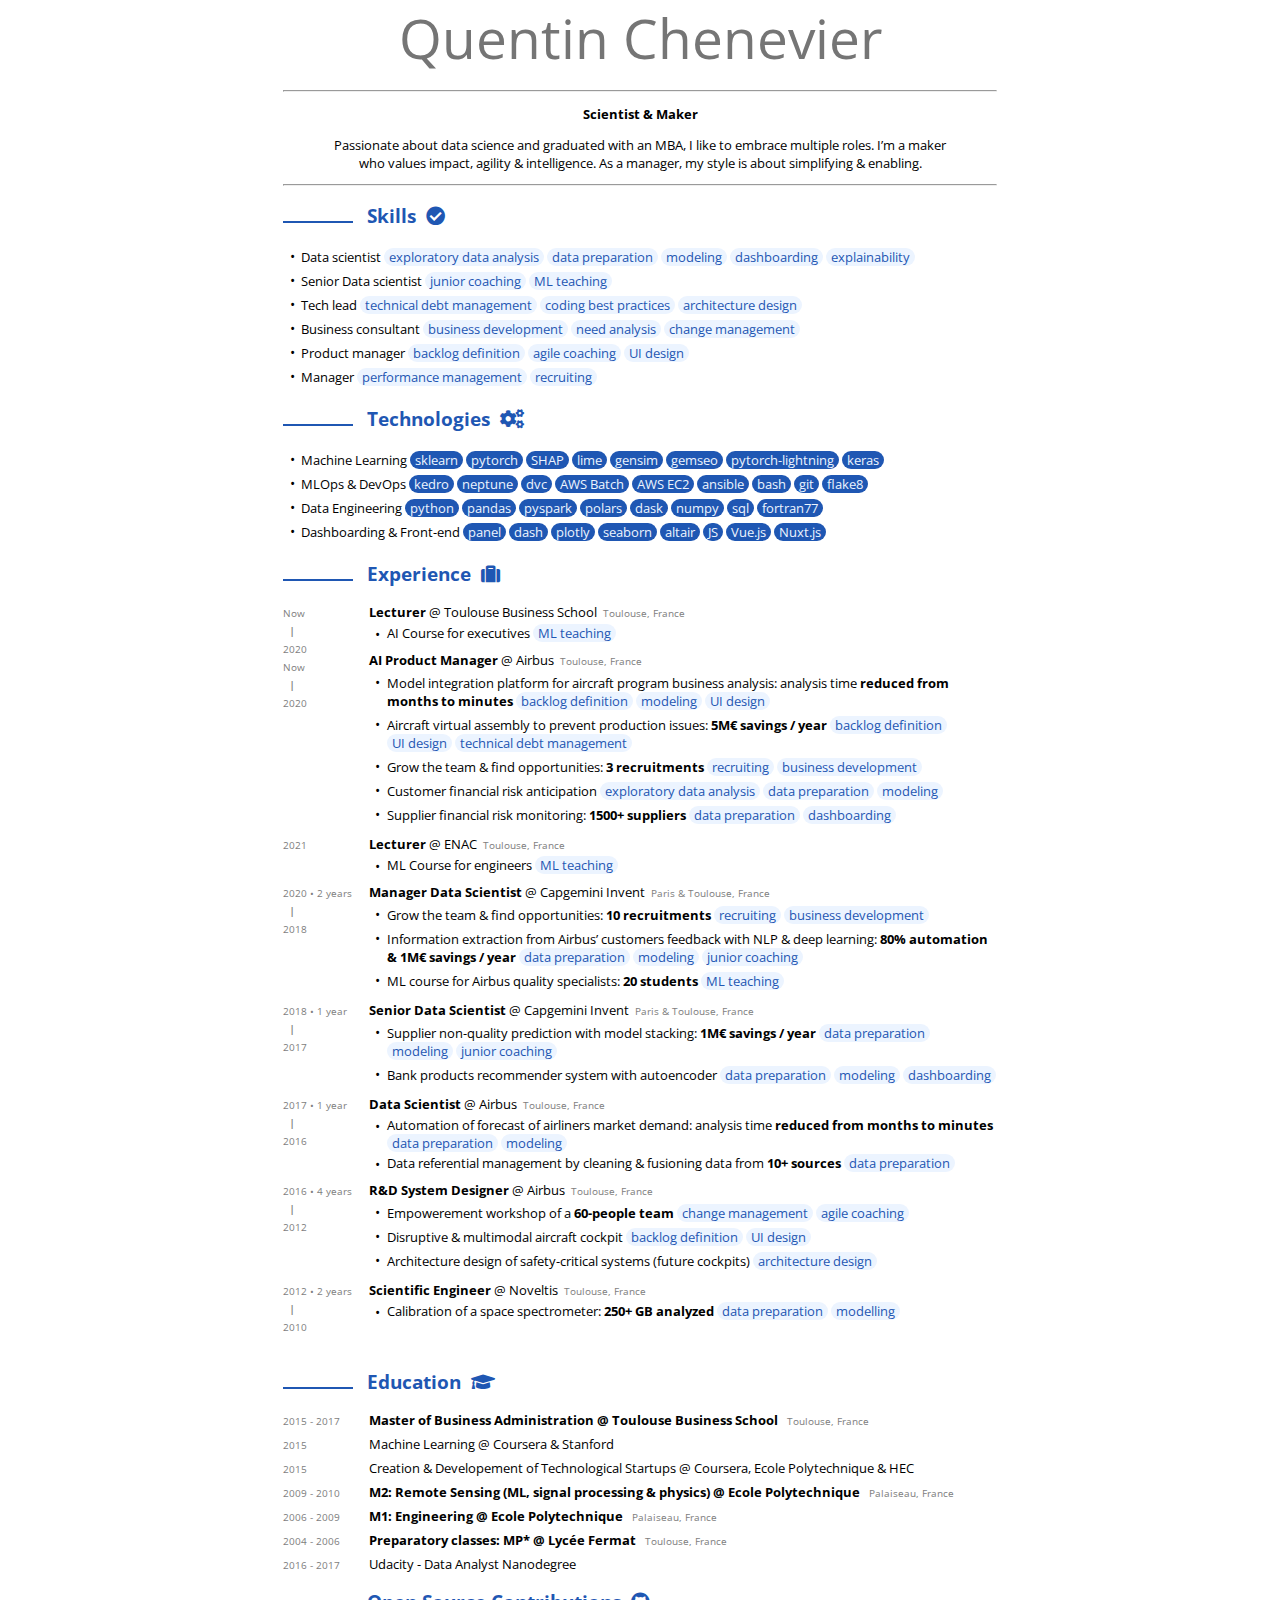
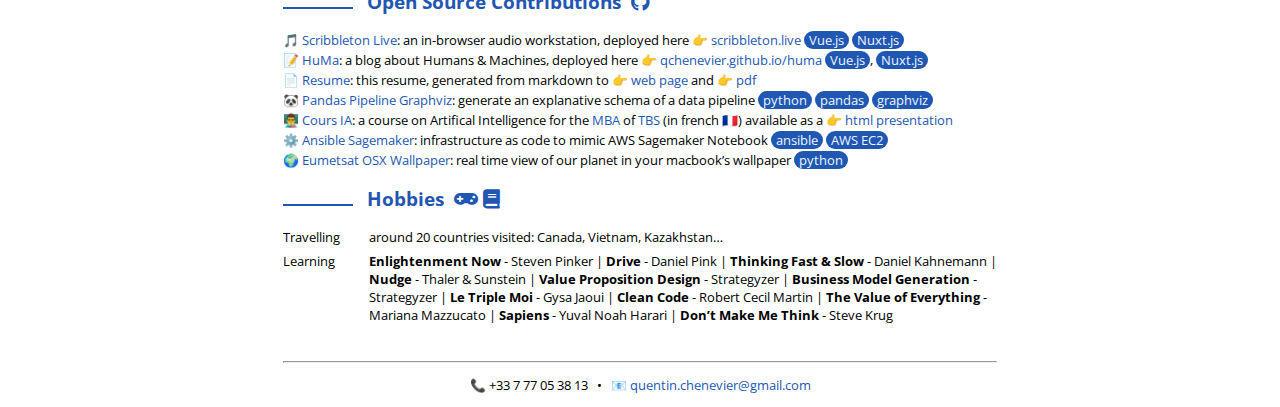
==== commit b996e731: "update icons & wording" ====
--- a/resume.html
+++ b/resume.html
@@ -32,7 +32,7 @@
 <p>Passionate about data science and graduated with an MBA, I like to embrace multiple roles. I’m a maker who values impact, agility &amp; intelligence. As a manager, my style is about simplifying &amp; enabling.</p>
 </blockquote>
 <hr />
-<h2 id="skills">Skills  <i class="fas fa-user-cog"></i></h2>
+<h2 id="skills">Skills  <i class="fa fa-check-circle"></i></h2>
 <ul>
 <li><p>Data scientist <sk>exploratory data analysis</sk> <sk>data preparation</sk> <sk>modeling</sk> <sk>dashboarding</sk> <sk>explainability</sk></p></li>
 <li><p>Senior Data scientist <sk>junior coaching</sk> <sk>ML teaching</sk></p></li>
@@ -41,7 +41,7 @@
 <li><p>Product manager <sk>backlog definition</sk> <sk>agile coaching</sk> <sk>UI design</sk></p></li>
 <li><p>Manager <sk>performance management</sk> <sk>recruiting</sk></p></li>
 </ul>
-<h2 id="tech-mastery">Tech mastery  <i class="fa fa-check-circle"></i></h2>
+<h2 id="technologies">Technologies  <i class="fa fa-cogs"></i></h2>
 <ul>
 <li><p>Machine Learning <tk>sklearn</tk> <tk>pytorch</tk> <tk>SHAP</tk> <tk>lime</tk> <tk>gensim</tk> <tk>gemseo</tk> <tk>pytorch-lightning</tk> <tk>keras</tk></p></li>
 <li><p>MLOps &amp; DevOps <tk>kedro</tk> <tk>neptune</tk> <tk>dvc</tk> <tk>AWS Batch</tk> <tk>AWS EC2</tk> <tk>ansible</tk> <tk>bash</tk> <tk>git</tk> <tk>flake8</tk></p></li>
@@ -109,6 +109,7 @@
 </ul>
 </dd>
 </dl>
+<p></br></p>
 <h2 id="education">Education  <i class="fa fa-graduation-cap"></i></h2>
 <dl>
 <dt><date>2015 - 2017</date></dt>
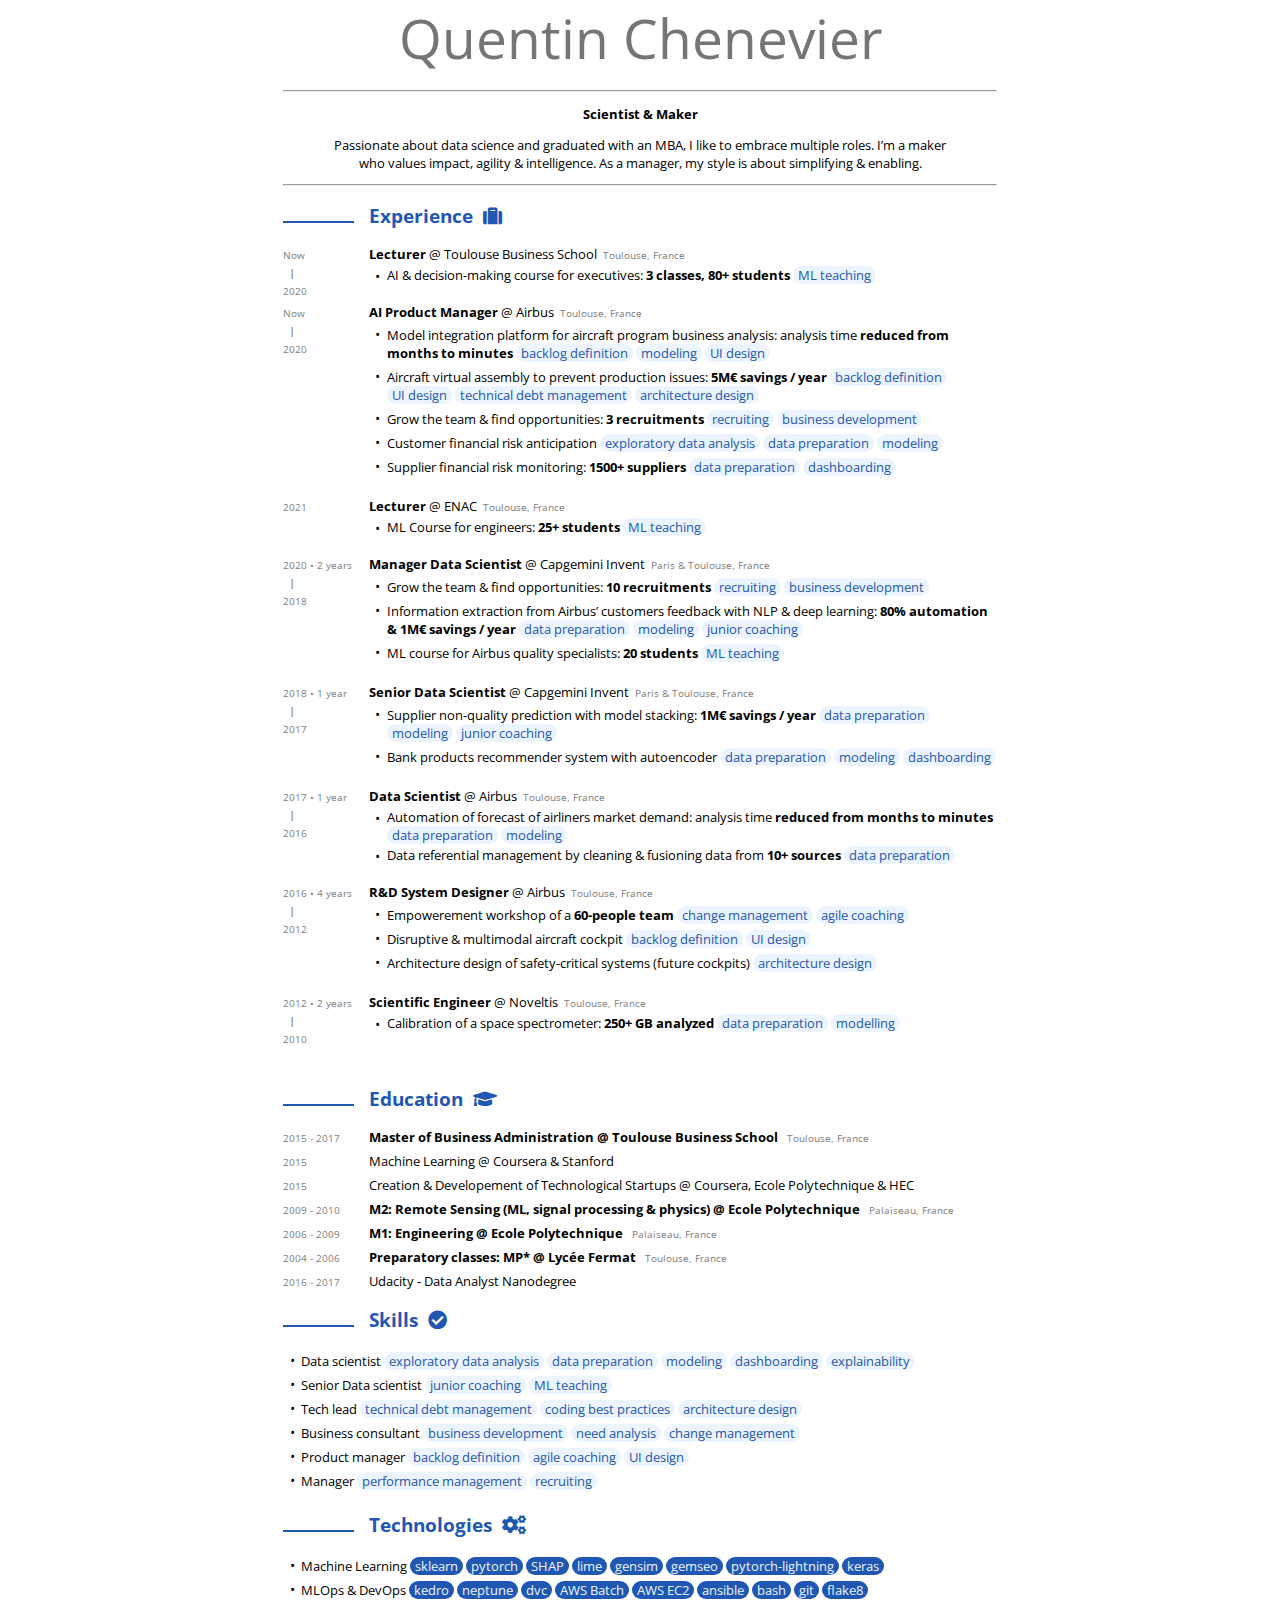
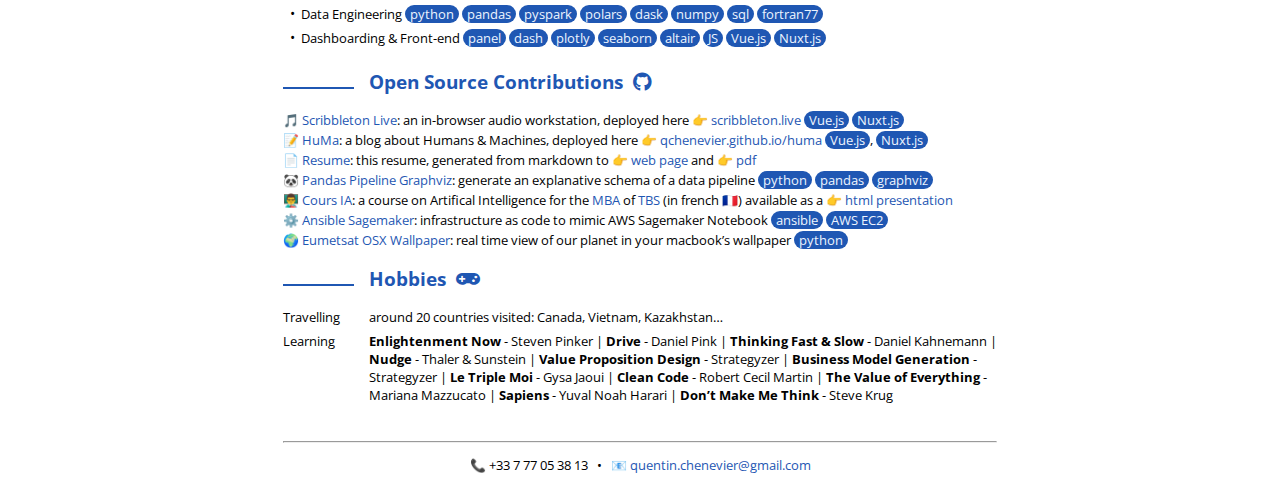
==== commit 5ffdf04e: "polishing" ====
--- a/resume.html
+++ b/resume.html
@@ -32,35 +32,19 @@
 <p>Passionate about data science and graduated with an MBA, I like to embrace multiple roles. I’m a maker who values impact, agility &amp; intelligence. As a manager, my style is about simplifying &amp; enabling.</p>
 </blockquote>
 <hr />
-<h2 id="skills">Skills  <i class="fa fa-check-circle"></i></h2>
-<ul>
-<li><p>Data scientist <sk>exploratory data analysis</sk> <sk>data preparation</sk> <sk>modeling</sk> <sk>dashboarding</sk> <sk>explainability</sk></p></li>
-<li><p>Senior Data scientist <sk>junior coaching</sk> <sk>ML teaching</sk></p></li>
-<li><p>Tech lead <sk>technical debt management</sk> <sk>coding best practices</sk> <sk>architecture design</sk></p></li>
-<li><p>Business consultant <sk>business development</sk> <sk>need analysis</sk> <sk>change management</sk></p></li>
-<li><p>Product manager <sk>backlog definition</sk> <sk>agile coaching</sk> <sk>UI design</sk></p></li>
-<li><p>Manager <sk>performance management</sk> <sk>recruiting</sk></p></li>
-</ul>
-<h2 id="technologies">Technologies  <i class="fa fa-cogs"></i></h2>
-<ul>
-<li><p>Machine Learning <tk>sklearn</tk> <tk>pytorch</tk> <tk>SHAP</tk> <tk>lime</tk> <tk>gensim</tk> <tk>gemseo</tk> <tk>pytorch-lightning</tk> <tk>keras</tk></p></li>
-<li><p>MLOps &amp; DevOps <tk>kedro</tk> <tk>neptune</tk> <tk>dvc</tk> <tk>AWS Batch</tk> <tk>AWS EC2</tk> <tk>ansible</tk> <tk>bash</tk> <tk>git</tk> <tk>flake8</tk></p></li>
-<li><p>Data Engineering <tk>python</tk> <tk>pandas</tk> <tk>pyspark</tk> <tk>polars</tk> <tk>dask</tk> <tk>numpy</tk> <tk>sql</tk> <tk>fortran77</tk></p></li>
-<li><p>Dashboarding &amp; Front-end <tk>panel</tk> <tk>dash</tk> <tk>plotly</tk> <tk>seaborn</tk> <tk>altair</tk> <tk>JS</tk> <tk>Vue.js</tk> <tk>Nuxt.js</tk></p></li>
-</ul>
 <h2 id="experience">Experience  <i class="fa fa-suitcase"></i></h2>
 <dl>
 <dt><date>Now</br>⎹</br>2020</date></dt>
 <dd><p><strong>Lecturer</strong> @ Toulouse Business School<lite>Toulouse, France</lite></p>
 <ul>
-<li>AI Course for executives <sk>ML teaching</sk></li>
+<li>AI &amp; decision-making course for executives: <strong>3 classes, 80+ students</strong> <sk>ML teaching</sk></li>
 </ul>
 </dd>
 <dt><date>Now</br>⎹</br>2020</date></dt>
 <dd><p><strong>AI Product Manager</strong> @ Airbus<lite>Toulouse, France</lite></p>
 <ul>
 <li><p>Model integration platform for aircraft program business analysis: analysis time <strong>reduced from months to minutes</strong> <sk>backlog definition</sk> <sk>modeling</sk> <sk>UI design</sk></p></li>
-<li><p>Aircraft virtual assembly to prevent production issues: <strong>5M€ savings / year</strong> <sk>backlog definition</sk> <sk>UI design</sk> <sk>technical debt management</sk></p></li>
+<li><p>Aircraft virtual assembly to prevent production issues: <strong>5M€ savings / year</strong> <sk>backlog definition</sk> <sk>UI design</sk> <sk>technical debt management</sk> <sk>architecture design</sk></p></li>
 <li><p>Grow the team &amp; find opportunities: <strong>3 recruitments</strong> <sk>recruiting</sk> <sk>business development</sk></p></li>
 <li><p>Customer financial risk anticipation <sk>exploratory data analysis</sk> <sk>data preparation</sk> <sk>modeling</sk></p></li>
 <li><p>Supplier financial risk monitoring: <strong>1500+ suppliers</strong> <sk>data preparation</sk> <sk>dashboarding</sk></p></li>
@@ -69,7 +53,7 @@
 <dt><date>2021</date></dt>
 <dd><p><strong>Lecturer</strong> @ ENAC<lite>Toulouse, France</lite></p>
 <ul>
-<li>ML Course for engineers <sk>ML teaching</sk></li>
+<li>ML Course for engineers: <strong>25+ students</strong> <sk>ML teaching</sk></li>
 </ul>
 </dd>
 <dt><date>2020 • 2 years</br>⎹</br>2018</date></dt>
@@ -134,6 +118,22 @@
 <dd>Udacity - Data Analyst Nanodegree
 </dd>
 </dl>
+<h2 id="skills">Skills  <i class="fa fa-check-circle"></i></h2>
+<ul>
+<li><p>Data scientist <sk>exploratory data analysis</sk> <sk>data preparation</sk> <sk>modeling</sk> <sk>dashboarding</sk> <sk>explainability</sk></p></li>
+<li><p>Senior Data scientist <sk>junior coaching</sk> <sk>ML teaching</sk></p></li>
+<li><p>Tech lead <sk>technical debt management</sk> <sk>coding best practices</sk> <sk>architecture design</sk></p></li>
+<li><p>Business consultant <sk>business development</sk> <sk>need analysis</sk> <sk>change management</sk></p></li>
+<li><p>Product manager <sk>backlog definition</sk> <sk>agile coaching</sk> <sk>UI design</sk></p></li>
+<li><p>Manager <sk>performance management</sk> <sk>recruiting</sk></p></li>
+</ul>
+<h2 id="technologies">Technologies  <i class="fa fa-cogs"></i></h2>
+<ul>
+<li><p>Machine Learning <tk>sklearn</tk> <tk>pytorch</tk> <tk>SHAP</tk> <tk>lime</tk> <tk>gensim</tk> <tk>gemseo</tk> <tk>pytorch-lightning</tk> <tk>keras</tk></p></li>
+<li><p>MLOps &amp; DevOps <tk>kedro</tk> <tk>neptune</tk> <tk>dvc</tk> <tk>AWS Batch</tk> <tk>AWS EC2</tk> <tk>ansible</tk> <tk>bash</tk> <tk>git</tk> <tk>flake8</tk></p></li>
+<li><p>Data Engineering <tk>python</tk> <tk>pandas</tk> <tk>pyspark</tk> <tk>polars</tk> <tk>dask</tk> <tk>numpy</tk> <tk>sql</tk> <tk>fortran77</tk></p></li>
+<li><p>Dashboarding &amp; Front-end <tk>panel</tk> <tk>dash</tk> <tk>plotly</tk> <tk>seaborn</tk> <tk>altair</tk> <tk>JS</tk> <tk>Vue.js</tk> <tk>Nuxt.js</tk></p></li>
+</ul>
 <h2 id="open-source-contributions">Open Source Contributions  <i class="fab fa-github"></i></h2>
 <p><a href="https://github.com/qchenevier/scribbleton-live">🎵 Scribbleton Live</a>: an in-browser audio workstation, deployed here <a href="https://scribbleton.live/">👉 scribbleton.live</a> <tk>Vue.js</tk> <tk>Nuxt.js</tk></p>
 <p><a href="https://github.com/qchenevier/huma">📝 HuMa</a>: a blog about Humans &amp; Machines, deployed here <a href="https://qchenevier.github.io/huma/">👉 qchenevier.github.io/huma</a> <tk>Vue.js</tk>, <tk>Nuxt.js</tk></p>
@@ -142,7 +142,7 @@
 <p><a href="https://github.com/qchenevier/cours-IA">👨‍🏫 Cours IA</a>: a course on Artifical Intelligence for the <a href="https://www.tbs-education.fr/formation/global-executive-mba/">MBA</a> of <a href="https://www.tbs-education.fr/">TBS</a> (in french 🇫🇷) available as a <a href="https://qchenevier.github.io/cours-IA/cours_12h_presentiel.html">👉 html presentation</a></p>
 <p><a href="https://github.com/qchenevier/ansible_sagemaker">⚙️ Ansible Sagemaker</a>: infrastructure as code to mimic AWS Sagemaker Notebook <tk>ansible</tk> <tk>AWS EC2</tk></p>
 <p><a href="https://github.com/qchenevier/eumetsat-osx-wallpaper">🌍 Eumetsat OSX Wallpaper</a>: real time view of our planet in your macbook’s wallpaper <tk>python</tk></p>
-<h2 id="hobbies">Hobbies  <i class="fa fa-gamepad"></i> <i class="fa fa-book"></i></h2>
+<h2 id="hobbies">Hobbies  <i class="fa fa-gamepad"></i></h2>
 <dl>
 <dt>Travelling</dt>
 <dd>around 20 countries visited: Canada, Vietnam, Kazakhstan…
--- a/style.css
+++ b/style.css
@@ -44,8 +44,8 @@
     content: "";
     display: inline-block;
     margin-right: 2%;
-    width: calc(var(--side-bar-size) - 16px);
-    /* width: 12%; */
+    /* width: calc(var(--side-bar-size) - 16px); */
+    width: 10%;
     height: 2px;
     background-color: var(--color-outline);
 }
@@ -84,6 +84,11 @@
 
 date {
     text-align: right;
+    line-height: 0.1em;
+}
+
+bar {
+    font-size: 0.1em
 }
 
 sk, tk {
@@ -123,9 +128,9 @@
 }
 
 ul {
-    margin-bottom: 8px;
+    margin-bottom: 18px;
     margin-top: 0px;
-    padding-inline-start: 18px;
+    padding-left: 18px;
 }
 
 li {
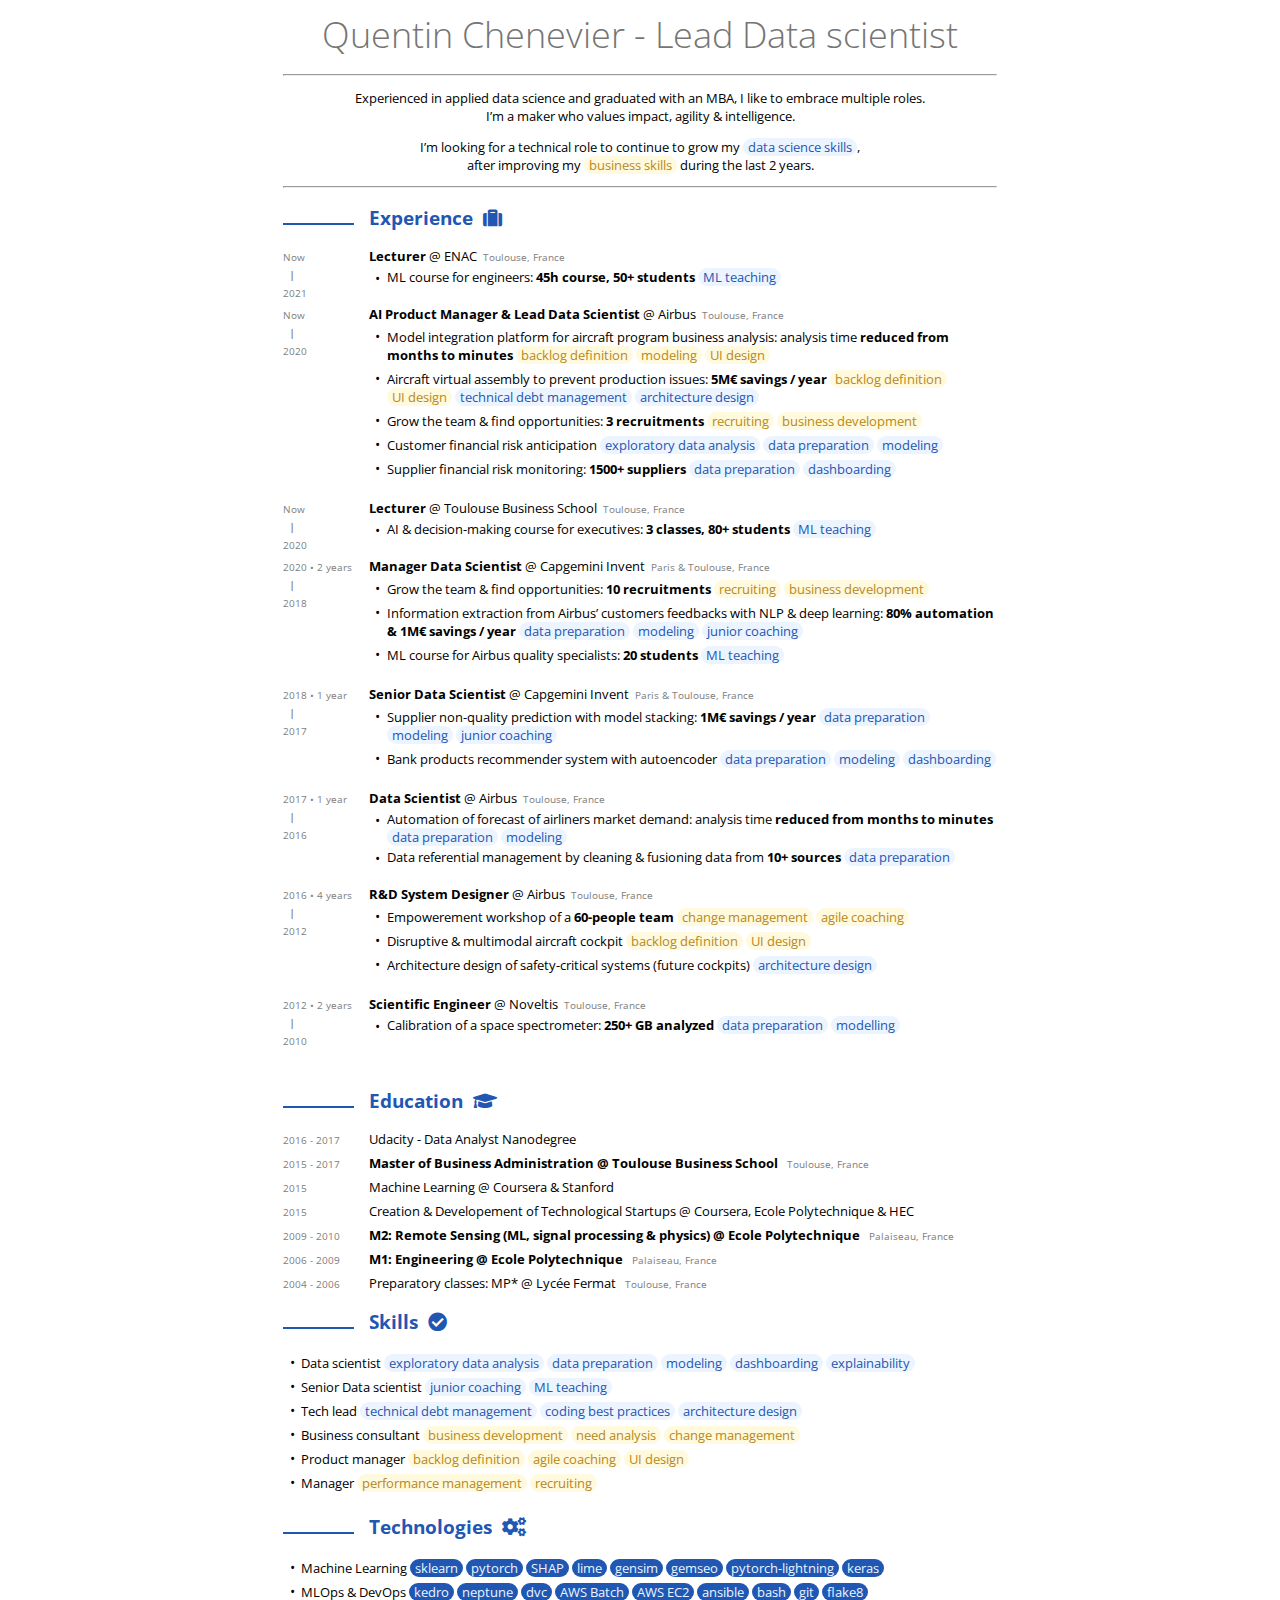
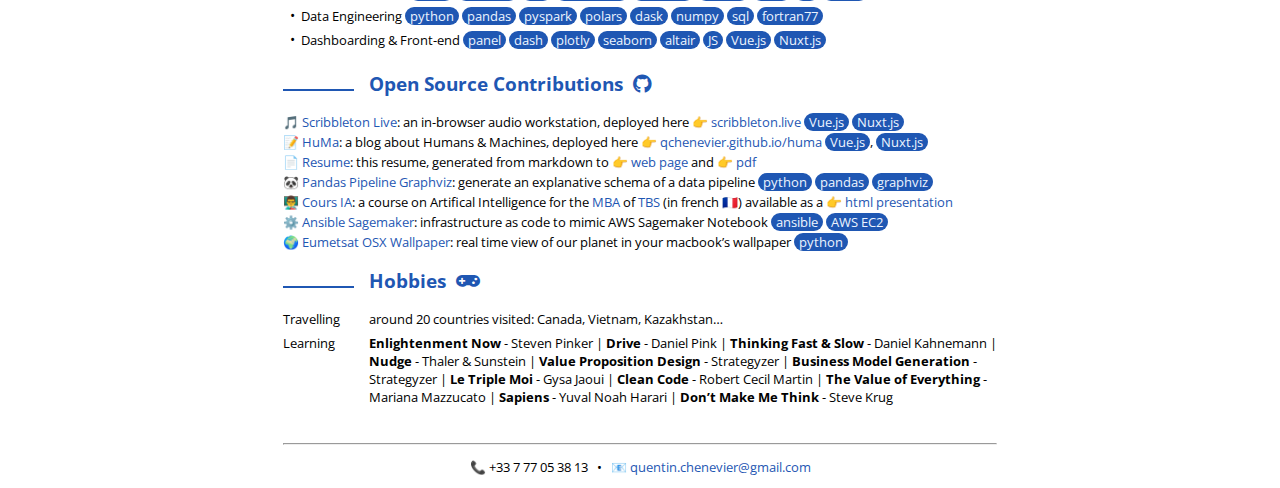
==== commit 8ced7a7d: "update" ====
--- a/resume.html
+++ b/resume.html
@@ -4,7 +4,7 @@
   <meta charset="utf-8" />
   <meta name="generator" content="pandoc" />
   <meta name="viewport" content="width=device-width, initial-scale=1.0, user-scalable=yes" />
-  <title>Quentin Chenevier</title>
+  <title>Quentin Chenevier - Lead Data scientist</title>
   <style>
     code{white-space: pre-wrap;}
     span.smallcaps{font-variant: small-caps;}
@@ -22,80 +22,83 @@
 </head>
 <body>
 <header id="title-block-header">
-<h1 class="title">Quentin Chenevier</h1>
+<h1 class="title">Quentin Chenevier - Lead Data scientist</h1>
 </header>
 <hr />
 <blockquote>
-<p><strong>Scientist &amp; Maker</strong></p>
+<p>Experienced in applied data science and graduated with an MBA, I like to embrace multiple roles.<br>I’m a maker who values impact, agility &amp; intelligence.</p>
 </blockquote>
 <blockquote>
-<p>Passionate about data science and graduated with an MBA, I like to embrace multiple roles. I’m a maker who values impact, agility &amp; intelligence. As a manager, my style is about simplifying &amp; enabling.</p>
+<p>I’m looking for a technical role to continue to grow my <ds>data science skills</ds>,<br>after improving my <biz>business skills</biz> during the last 2 years.</p>
 </blockquote>
 <hr />
 <h2 id="experience">Experience  <i class="fa fa-suitcase"></i></h2>
 <dl>
+<dt><date>Now</br>⎹</br>2021</date></dt>
+<dd><p><strong>Lecturer</strong> @ ENAC<lite>Toulouse, France</lite></p>
+<ul>
+<li>ML course for engineers: <strong>45h course, 50+ students</strong> <ds>ML teaching</ds></li>
+</ul>
+</dd>
+<dt><date>Now</br>⎹</br>2020</date></dt>
+<dd><p><strong>AI Product Manager &amp; Lead Data Scientist</strong> @ Airbus<lite>Toulouse, France</lite></p>
+<ul>
+<li><p>Model integration platform for aircraft program business analysis: analysis time <strong>reduced from months to minutes</strong> <biz>backlog definition</biz> <biz>modeling</biz> <biz>UI design</biz></p></li>
+<li><p>Aircraft virtual assembly to prevent production issues: <strong>5M€ savings / year</strong> <biz>backlog definition</biz> <biz>UI design</biz> <ds>technical debt management</ds> <ds>architecture design</ds></p></li>
+<li><p>Grow the team &amp; find opportunities: <strong>3 recruitments</strong> <biz>recruiting</biz> <biz>business development</biz></p></li>
+<li><p>Customer financial risk anticipation <ds>exploratory data analysis</ds> <ds>data preparation</ds> <ds>modeling</ds></p></li>
+<li><p>Supplier financial risk monitoring: <strong>1500+ suppliers</strong> <ds>data preparation</ds> <ds>dashboarding</ds></p></li>
+</ul>
+</dd>
 <dt><date>Now</br>⎹</br>2020</date></dt>
 <dd><p><strong>Lecturer</strong> @ Toulouse Business School<lite>Toulouse, France</lite></p>
 <ul>
-<li>AI &amp; decision-making course for executives: <strong>3 classes, 80+ students</strong> <sk>ML teaching</sk></li>
-</ul>
-</dd>
-<dt><date>Now</br>⎹</br>2020</date></dt>
-<dd><p><strong>AI Product Manager</strong> @ Airbus<lite>Toulouse, France</lite></p>
-<ul>
-<li><p>Model integration platform for aircraft program business analysis: analysis time <strong>reduced from months to minutes</strong> <sk>backlog definition</sk> <sk>modeling</sk> <sk>UI design</sk></p></li>
-<li><p>Aircraft virtual assembly to prevent production issues: <strong>5M€ savings / year</strong> <sk>backlog definition</sk> <sk>UI design</sk> <sk>technical debt management</sk> <sk>architecture design</sk></p></li>
-<li><p>Grow the team &amp; find opportunities: <strong>3 recruitments</strong> <sk>recruiting</sk> <sk>business development</sk></p></li>
-<li><p>Customer financial risk anticipation <sk>exploratory data analysis</sk> <sk>data preparation</sk> <sk>modeling</sk></p></li>
-<li><p>Supplier financial risk monitoring: <strong>1500+ suppliers</strong> <sk>data preparation</sk> <sk>dashboarding</sk></p></li>
-</ul>
-</dd>
-<dt><date>2021</date></dt>
-<dd><p><strong>Lecturer</strong> @ ENAC<lite>Toulouse, France</lite></p>
-<ul>
-<li>ML Course for engineers: <strong>25+ students</strong> <sk>ML teaching</sk></li>
+<li>AI &amp; decision-making course for executives: <strong>3 classes, 80+ students</strong> <ds>ML teaching</ds></li>
 </ul>
 </dd>
 <dt><date>2020 • 2 years</br>⎹</br>2018</date></dt>
 <dd><p><strong>Manager Data Scientist</strong> @ Capgemini Invent<lite>Paris &amp; Toulouse, France</lite></p>
 <ul>
-<li><p>Grow the team &amp; find opportunities: <strong>10 recruitments</strong> <sk>recruiting</sk> <sk>business development</sk></p></li>
-<li><p>Information extraction from Airbus’ customers feedback with NLP &amp; deep learning: <strong>80% automation &amp; 1M€ savings / year</strong> <sk>data preparation</sk> <sk>modeling</sk> <sk>junior coaching</sk></p></li>
-<li><p>ML course for Airbus quality specialists: <strong>20 students</strong> <sk>ML teaching</sk></p></li>
+<li><p>Grow the team &amp; find opportunities: <strong>10 recruitments</strong> <biz>recruiting</biz> <biz>business development</biz></p></li>
+<li><p>Information extraction from Airbus’ customers feedbacks with NLP &amp; deep learning: <strong>80% automation &amp; 1M€ savings / year</strong> <ds>data preparation</ds> <ds>modeling</ds> <ds>junior coaching</ds></p></li>
+<li><p>ML course for Airbus quality specialists: <strong>20 students</strong> <ds>ML teaching</ds></p></li>
 </ul>
 </dd>
 <dt><date>2018 • 1 year</br>⎹</br>2017</date></dt>
 <dd><p><strong>Senior Data Scientist</strong> @ Capgemini Invent<lite>Paris &amp; Toulouse, France</lite></p>
 <ul>
-<li><p>Supplier non-quality prediction with model stacking: <strong>1M€ savings / year</strong> <sk>data preparation</sk> <sk>modeling</sk> <sk>junior coaching</sk></p></li>
-<li><p>Bank products recommender system with autoencoder <sk>data preparation</sk> <sk>modeling</sk> <sk>dashboarding</sk></p></li>
+<li><p>Supplier non-quality prediction with model stacking: <strong>1M€ savings / year</strong> <ds>data preparation</ds> <ds>modeling</ds> <ds>junior coaching</ds></p></li>
+<li><p>Bank products recommender system with autoencoder <ds>data preparation</ds> <ds>modeling</ds> <ds>dashboarding</ds></p></li>
 </ul>
 </dd>
 <dt><date>2017 • 1 year</br>⎹</br>2016</date></dt>
 <dd><p><strong>Data Scientist</strong> @ Airbus<lite>Toulouse, France</lite></p>
 <ul>
-<li>Automation of forecast of airliners market demand: analysis time <strong>reduced from months to minutes</strong> <sk>data preparation</sk> <sk>modeling</sk></li>
-<li>Data referential management by cleaning &amp; fusioning data from <strong>10+ sources</strong> <sk>data preparation</sk></li>
+<li>Automation of forecast of airliners market demand: analysis time <strong>reduced from months to minutes</strong> <ds>data preparation</ds> <ds>modeling</ds></li>
+<li>Data referential management by cleaning &amp; fusioning data from <strong>10+ sources</strong> <ds>data preparation</ds></li>
 </ul>
 </dd>
 <dt><date>2016 • 4 years</br>⎹</br>2012</date></dt>
 <dd><p><strong>R&amp;D System Designer</strong> @ Airbus<lite>Toulouse, France</lite></p>
 <ul>
-<li><p>Empowerement workshop of a <strong>60-people team</strong> <sk>change management</sk> <sk>agile coaching</sk></p></li>
-<li><p>Disruptive &amp; multimodal aircraft cockpit <sk>backlog definition</sk> <sk>UI design</sk></p></li>
-<li><p>Architecture design of safety-critical systems (future cockpits) <sk>architecture design</sk></p></li>
+<li><p>Empowerement workshop of a <strong>60-people team</strong> <biz>change management</biz> <biz>agile coaching</biz></p></li>
+<li><p>Disruptive &amp; multimodal aircraft cockpit <biz>backlog definition</biz> <biz>UI design</biz></p></li>
+<li><p>Architecture design of safety-critical systems (future cockpits) <ds>architecture design</ds></p></li>
 </ul>
 </dd>
 <dt><date>2012 • 2 years</br>⎹</br>2010</date></dt>
 <dd><p><strong>Scientific Engineer</strong> @ Noveltis<lite>Toulouse, France</lite></p>
 <ul>
-<li>Calibration of a space spectrometer: <strong>250+ GB analyzed</strong> <sk>data preparation</sk> <sk>modelling</sk></li>
+<li>Calibration of a space spectrometer: <strong>250+ GB analyzed</strong> <ds>data preparation</ds> <ds>modelling</ds></li>
 </ul>
 </dd>
 </dl>
 <p></br></p>
 <h2 id="education">Education  <i class="fa fa-graduation-cap"></i></h2>
 <dl>
+<dt><date>2016 - 2017</date></dt>
+<dd>Udacity - Data Analyst Nanodegree
+</dd>
 <dt><date>2015 - 2017</date></dt>
 <dd><strong>Master of Business Administration @ Toulouse Business School</strong> <lite>Toulouse, France</lite>
 </dd>
@@ -112,36 +115,33 @@
 <dd><strong>M1: Engineering @ Ecole Polytechnique</strong> <lite>Palaiseau, France</lite>
 </dd>
 <dt><date>2004 - 2006</date></dt>
-<dd><strong>Preparatory classes: MP* @ Lycée Fermat</strong> <lite>Toulouse, France</lite>
-</dd>
-<dt><date>2016 - 2017</date></dt>
-<dd>Udacity - Data Analyst Nanodegree
+<dd>Preparatory classes: MP* @ Lycée Fermat <lite>Toulouse, France</lite>
 </dd>
 </dl>
 <h2 id="skills">Skills  <i class="fa fa-check-circle"></i></h2>
 <ul>
-<li><p>Data scientist <sk>exploratory data analysis</sk> <sk>data preparation</sk> <sk>modeling</sk> <sk>dashboarding</sk> <sk>explainability</sk></p></li>
-<li><p>Senior Data scientist <sk>junior coaching</sk> <sk>ML teaching</sk></p></li>
-<li><p>Tech lead <sk>technical debt management</sk> <sk>coding best practices</sk> <sk>architecture design</sk></p></li>
-<li><p>Business consultant <sk>business development</sk> <sk>need analysis</sk> <sk>change management</sk></p></li>
-<li><p>Product manager <sk>backlog definition</sk> <sk>agile coaching</sk> <sk>UI design</sk></p></li>
-<li><p>Manager <sk>performance management</sk> <sk>recruiting</sk></p></li>
+<li><p>Data scientist <ds>exploratory data analysis</ds> <ds>data preparation</ds> <ds>modeling</ds> <ds>dashboarding</ds> <ds>explainability</ds></p></li>
+<li><p>Senior Data scientist <ds>junior coaching</ds> <ds>ML teaching</ds></p></li>
+<li><p>Tech lead <ds>technical debt management</ds> <ds>coding best practices</ds> <ds>architecture design</ds></p></li>
+<li><p>Business consultant <biz>business development</biz> <biz>need analysis</biz> <biz>change management</biz></p></li>
+<li><p>Product manager <biz>backlog definition</biz> <biz>agile coaching</biz> <biz>UI design</biz></p></li>
+<li><p>Manager <biz>performance management</biz> <biz>recruiting</biz></p></li>
 </ul>
 <h2 id="technologies">Technologies  <i class="fa fa-cogs"></i></h2>
 <ul>
-<li><p>Machine Learning <tk>sklearn</tk> <tk>pytorch</tk> <tk>SHAP</tk> <tk>lime</tk> <tk>gensim</tk> <tk>gemseo</tk> <tk>pytorch-lightning</tk> <tk>keras</tk></p></li>
-<li><p>MLOps &amp; DevOps <tk>kedro</tk> <tk>neptune</tk> <tk>dvc</tk> <tk>AWS Batch</tk> <tk>AWS EC2</tk> <tk>ansible</tk> <tk>bash</tk> <tk>git</tk> <tk>flake8</tk></p></li>
-<li><p>Data Engineering <tk>python</tk> <tk>pandas</tk> <tk>pyspark</tk> <tk>polars</tk> <tk>dask</tk> <tk>numpy</tk> <tk>sql</tk> <tk>fortran77</tk></p></li>
-<li><p>Dashboarding &amp; Front-end <tk>panel</tk> <tk>dash</tk> <tk>plotly</tk> <tk>seaborn</tk> <tk>altair</tk> <tk>JS</tk> <tk>Vue.js</tk> <tk>Nuxt.js</tk></p></li>
+<li><p>Machine Learning <tech>sklearn</tech> <tech>pytorch</tech> <tech>SHAP</tech> <tech>lime</tech> <tech>gensim</tech> <tech>gemseo</tech> <tech>pytorch-lightning</tech> <tech>keras</tech></p></li>
+<li><p>MLOps &amp; DevOps <tech>kedro</tech> <tech>neptune</tech> <tech>dvc</tech> <tech>AWS Batch</tech> <tech>AWS EC2</tech> <tech>ansible</tech> <tech>bash</tech> <tech>git</tech> <tech>flake8</tech></p></li>
+<li><p>Data Engineering <tech>python</tech> <tech>pandas</tech> <tech>pyspark</tech> <tech>polars</tech> <tech>dask</tech> <tech>numpy</tech> <tech>sql</tech> <tech>fortran77</tech></p></li>
+<li><p>Dashboarding &amp; Front-end <tech>panel</tech> <tech>dash</tech> <tech>plotly</tech> <tech>seaborn</tech> <tech>altair</tech> <tech>JS</tech> <tech>Vue.js</tech> <tech>Nuxt.js</tech></p></li>
 </ul>
 <h2 id="open-source-contributions">Open Source Contributions  <i class="fab fa-github"></i></h2>
-<p><a href="https://github.com/qchenevier/scribbleton-live">🎵 Scribbleton Live</a>: an in-browser audio workstation, deployed here <a href="https://scribbleton.live/">👉 scribbleton.live</a> <tk>Vue.js</tk> <tk>Nuxt.js</tk></p>
-<p><a href="https://github.com/qchenevier/huma">📝 HuMa</a>: a blog about Humans &amp; Machines, deployed here <a href="https://qchenevier.github.io/huma/">👉 qchenevier.github.io/huma</a> <tk>Vue.js</tk>, <tk>Nuxt.js</tk></p>
+<p><a href="https://github.com/qchenevier/scribbleton-live">🎵 Scribbleton Live</a>: an in-browser audio workstation, deployed here <a href="https://scribbleton.live/">👉 scribbleton.live</a> <tech>Vue.js</tech> <tech>Nuxt.js</tech></p>
+<p><a href="https://github.com/qchenevier/huma">📝 HuMa</a>: a blog about Humans &amp; Machines, deployed here <a href="https://qchenevier.github.io/huma/">👉 qchenevier.github.io/huma</a> <tech>Vue.js</tech>, <tech>Nuxt.js</tech></p>
 <p><a href="https://github.com/qchenevier/resume">📄 Resume</a>: this resume, generated from markdown to <a href="https://raw.githack.com/qchenevier/resume/master/resume.html">👉 web page</a> and <a href="https://raw.githubusercontent.com/qchenevier/resume/master/resume.pdf">👉 pdf</a></p>
-<p><a href="https://github.com/qchenevier/pandas-pipeline-graphviz">🐼 Pandas Pipeline Graphviz</a>: generate an explanative schema of a data pipeline <tk>python</tk> <tk>pandas</tk> <tk>graphviz</tk></p>
+<p><a href="https://github.com/qchenevier/pandas-pipeline-graphviz">🐼 Pandas Pipeline Graphviz</a>: generate an explanative schema of a data pipeline <tech>python</tech> <tech>pandas</tech> <tech>graphviz</tech></p>
 <p><a href="https://github.com/qchenevier/cours-IA">👨‍🏫 Cours IA</a>: a course on Artifical Intelligence for the <a href="https://www.tbs-education.fr/formation/global-executive-mba/">MBA</a> of <a href="https://www.tbs-education.fr/">TBS</a> (in french 🇫🇷) available as a <a href="https://qchenevier.github.io/cours-IA/cours_12h_presentiel.html">👉 html presentation</a></p>
-<p><a href="https://github.com/qchenevier/ansible_sagemaker">⚙️ Ansible Sagemaker</a>: infrastructure as code to mimic AWS Sagemaker Notebook <tk>ansible</tk> <tk>AWS EC2</tk></p>
-<p><a href="https://github.com/qchenevier/eumetsat-osx-wallpaper">🌍 Eumetsat OSX Wallpaper</a>: real time view of our planet in your macbook’s wallpaper <tk>python</tk></p>
+<p><a href="https://github.com/qchenevier/ansible_sagemaker">⚙️ Ansible Sagemaker</a>: infrastructure as code to mimic AWS Sagemaker Notebook <tech>ansible</tech> <tech>AWS EC2</tech></p>
+<p><a href="https://github.com/qchenevier/eumetsat-osx-wallpaper">🌍 Eumetsat OSX Wallpaper</a>: real time view of our planet in your macbook’s wallpaper <tech>python</tech></p>
 <h2 id="hobbies">Hobbies  <i class="fa fa-gamepad"></i></h2>
 <dl>
 <dt>Travelling</dt>
--- a/style.css
+++ b/style.css
@@ -26,12 +26,12 @@
 
 /* Title of the resume */
 h1 {
-    font-size: 55px;
+    font-size: 36px;
     color: #757575;
     text-align: center;
     margin-bottom: 15px;
-    margin-top: 0px;
-    font-weight: normal;
+    margin-top: 10px;
+    font-weight: lighter;
 }
 
 /* Titles of categories */
@@ -91,18 +91,23 @@
     font-size: 0.1em
 }
 
-sk, tk {
+ds, biz , tech {
     border-radius: 12px;
     padding-left: 5px;
     padding-right: 5px;
 }
 
-sk {
+ds {
     background-color:#ecf4ff;
     color: #1f57b3;
 }
 
-tk {
+biz {
+    background-color:#fffadd;
+    color: #b88822;
+}
+
+tech {
     color:#ecf4ff;
     background-color: #1f57b3;
 }
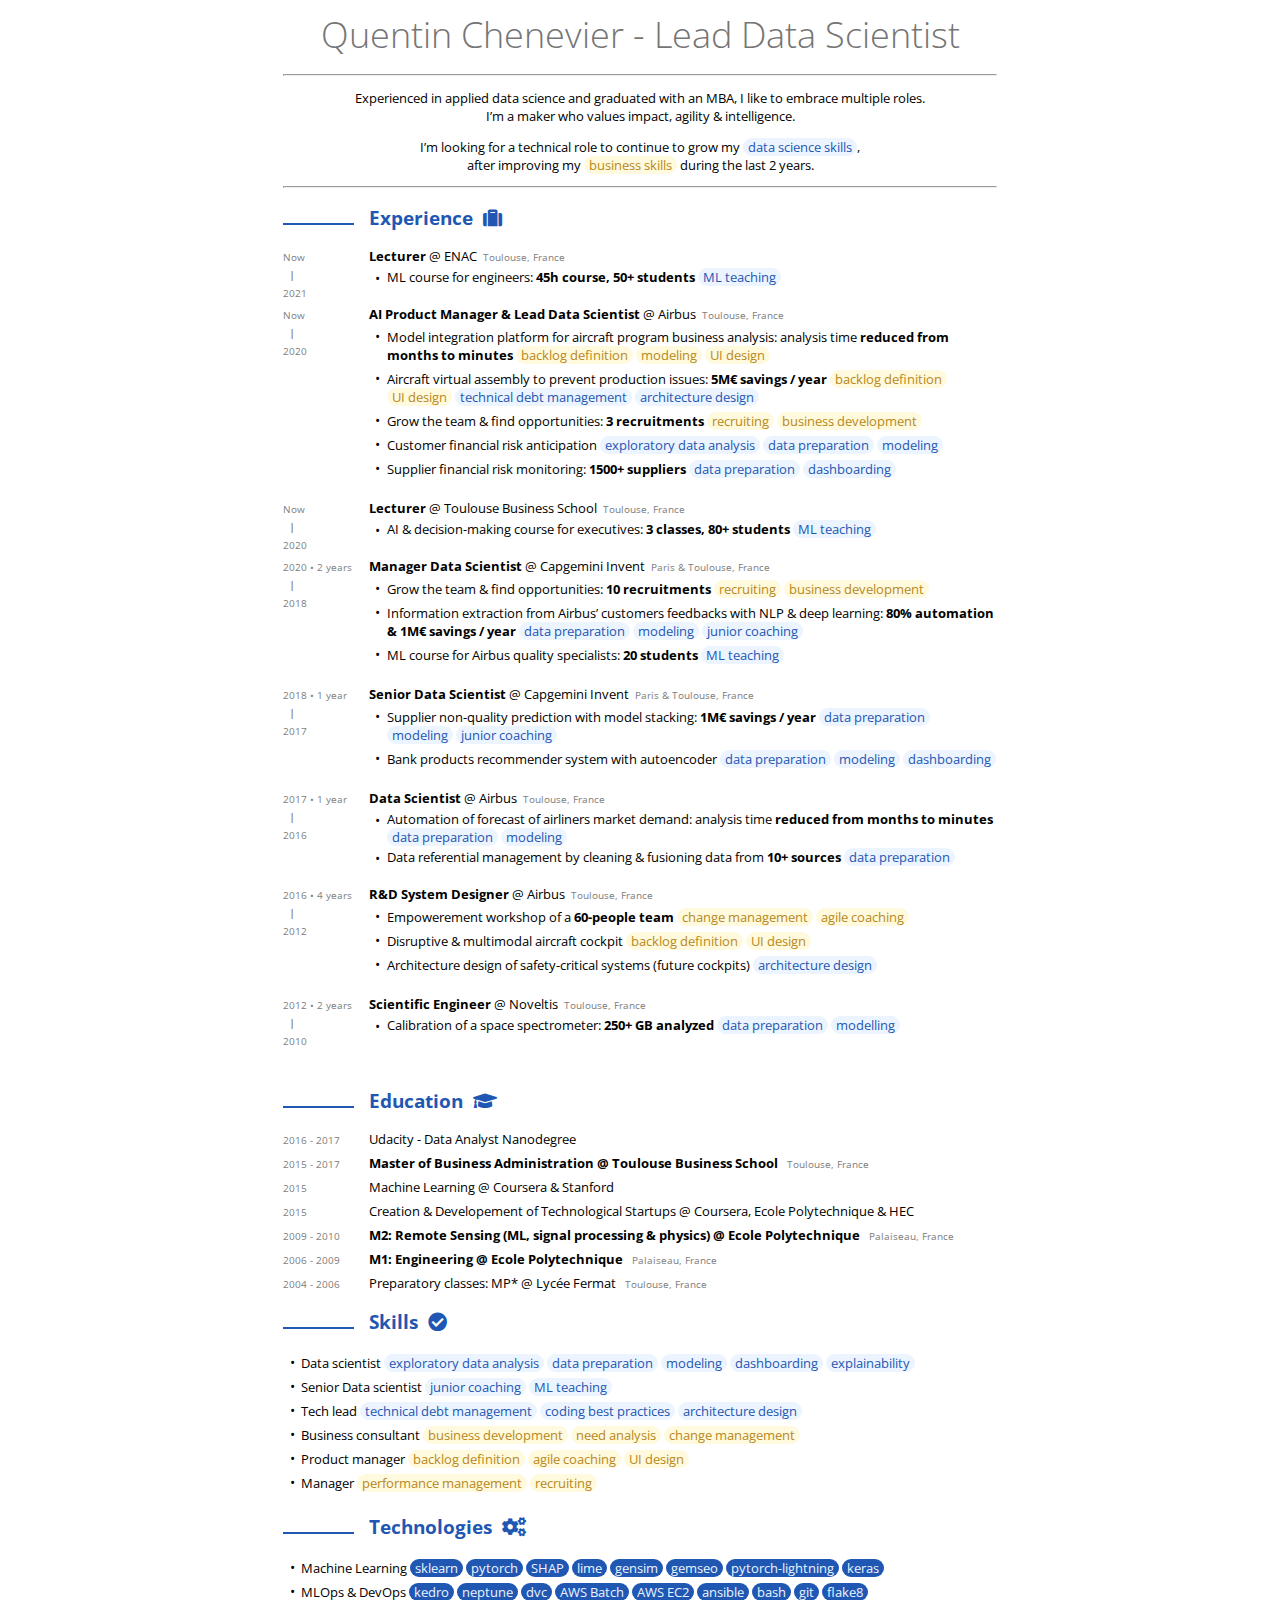
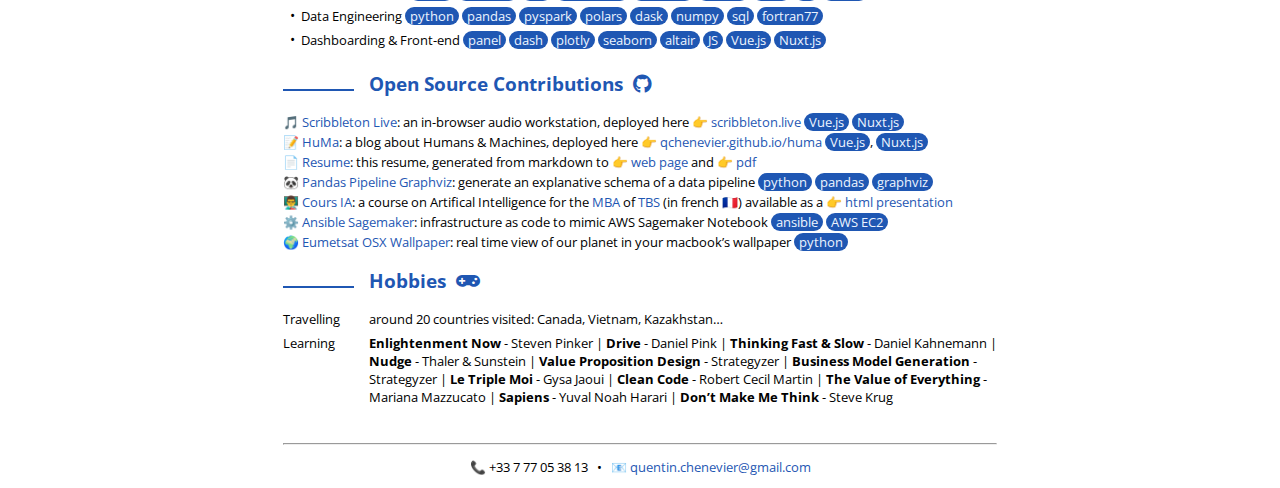
==== commit aa336111: "typo" ====
--- a/resume.html
+++ b/resume.html
@@ -4,7 +4,7 @@
   <meta charset="utf-8" />
   <meta name="generator" content="pandoc" />
   <meta name="viewport" content="width=device-width, initial-scale=1.0, user-scalable=yes" />
-  <title>Quentin Chenevier - Lead Data scientist</title>
+  <title>Quentin Chenevier - Lead Data Scientist</title>
   <style>
     code{white-space: pre-wrap;}
     span.smallcaps{font-variant: small-caps;}
@@ -22,7 +22,7 @@
 </head>
 <body>
 <header id="title-block-header">
-<h1 class="title">Quentin Chenevier - Lead Data scientist</h1>
+<h1 class="title">Quentin Chenevier - Lead Data Scientist</h1>
 </header>
 <hr />
 <blockquote>
